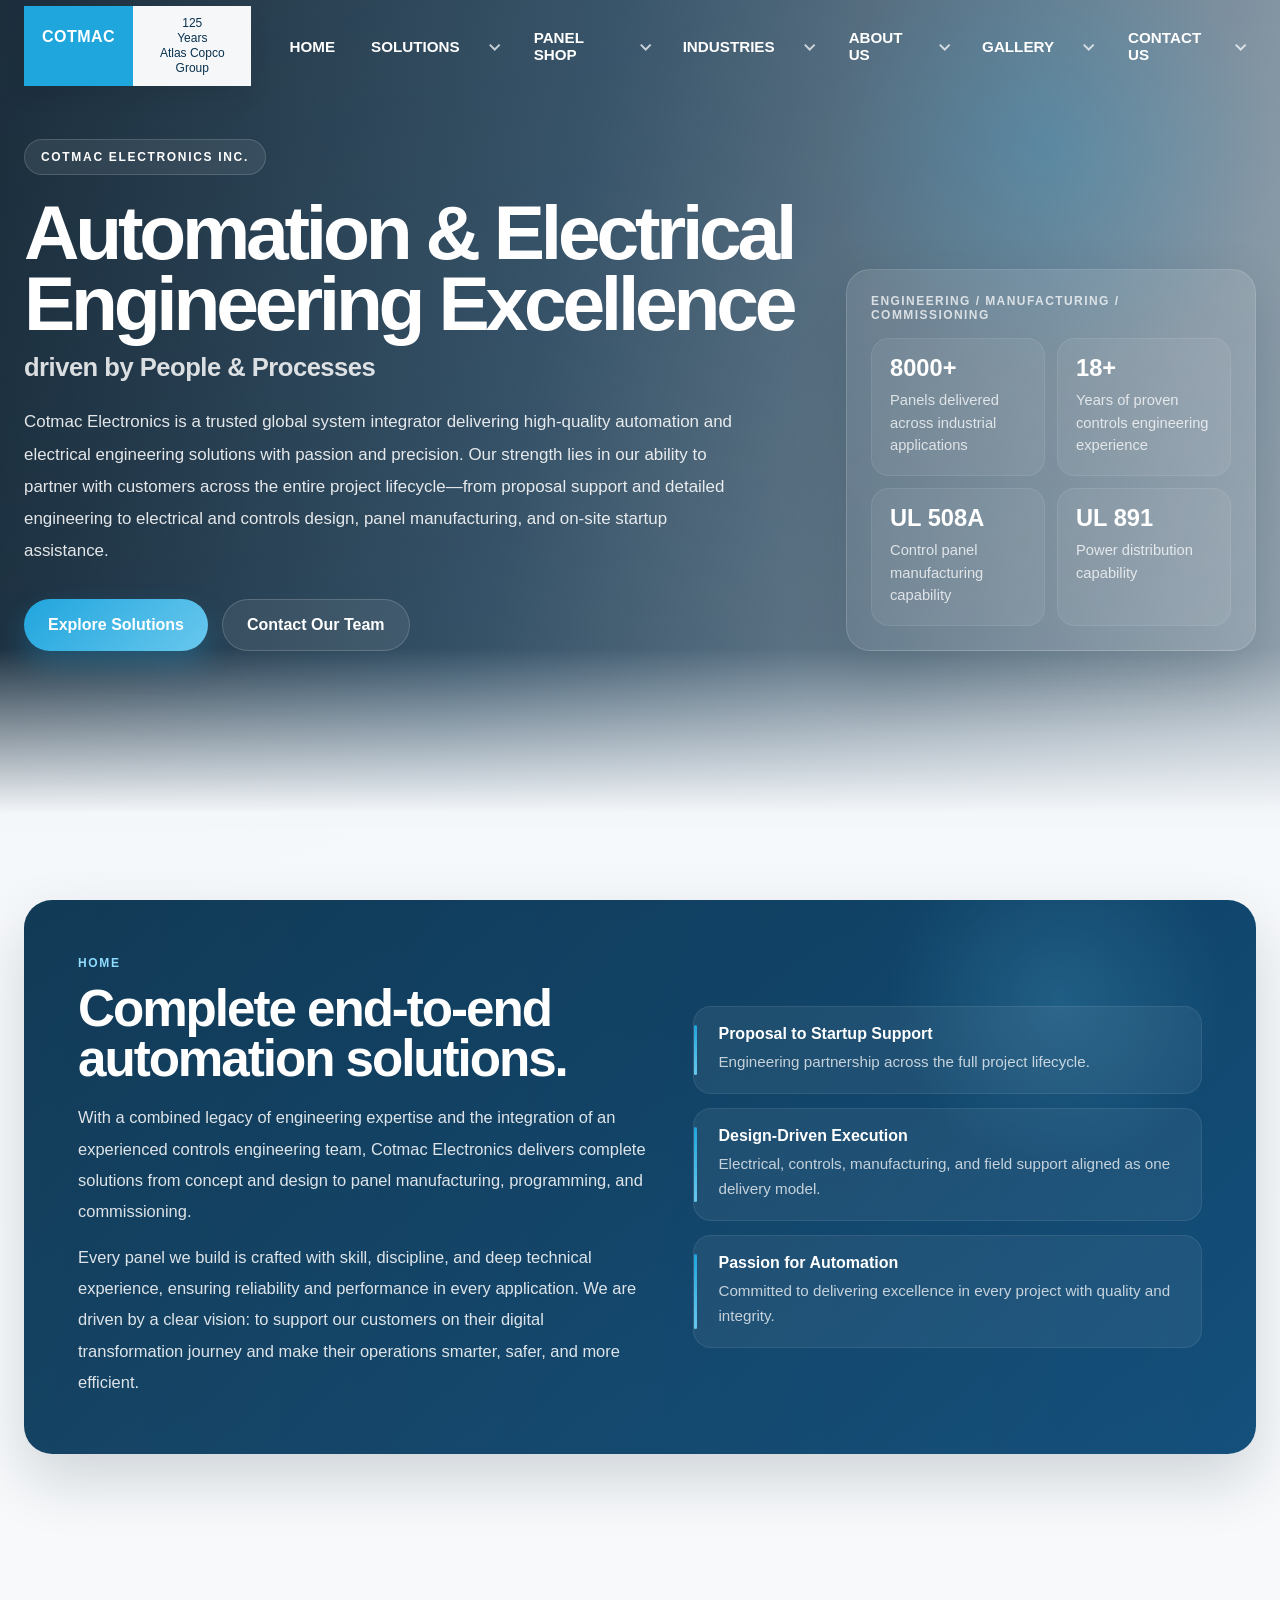
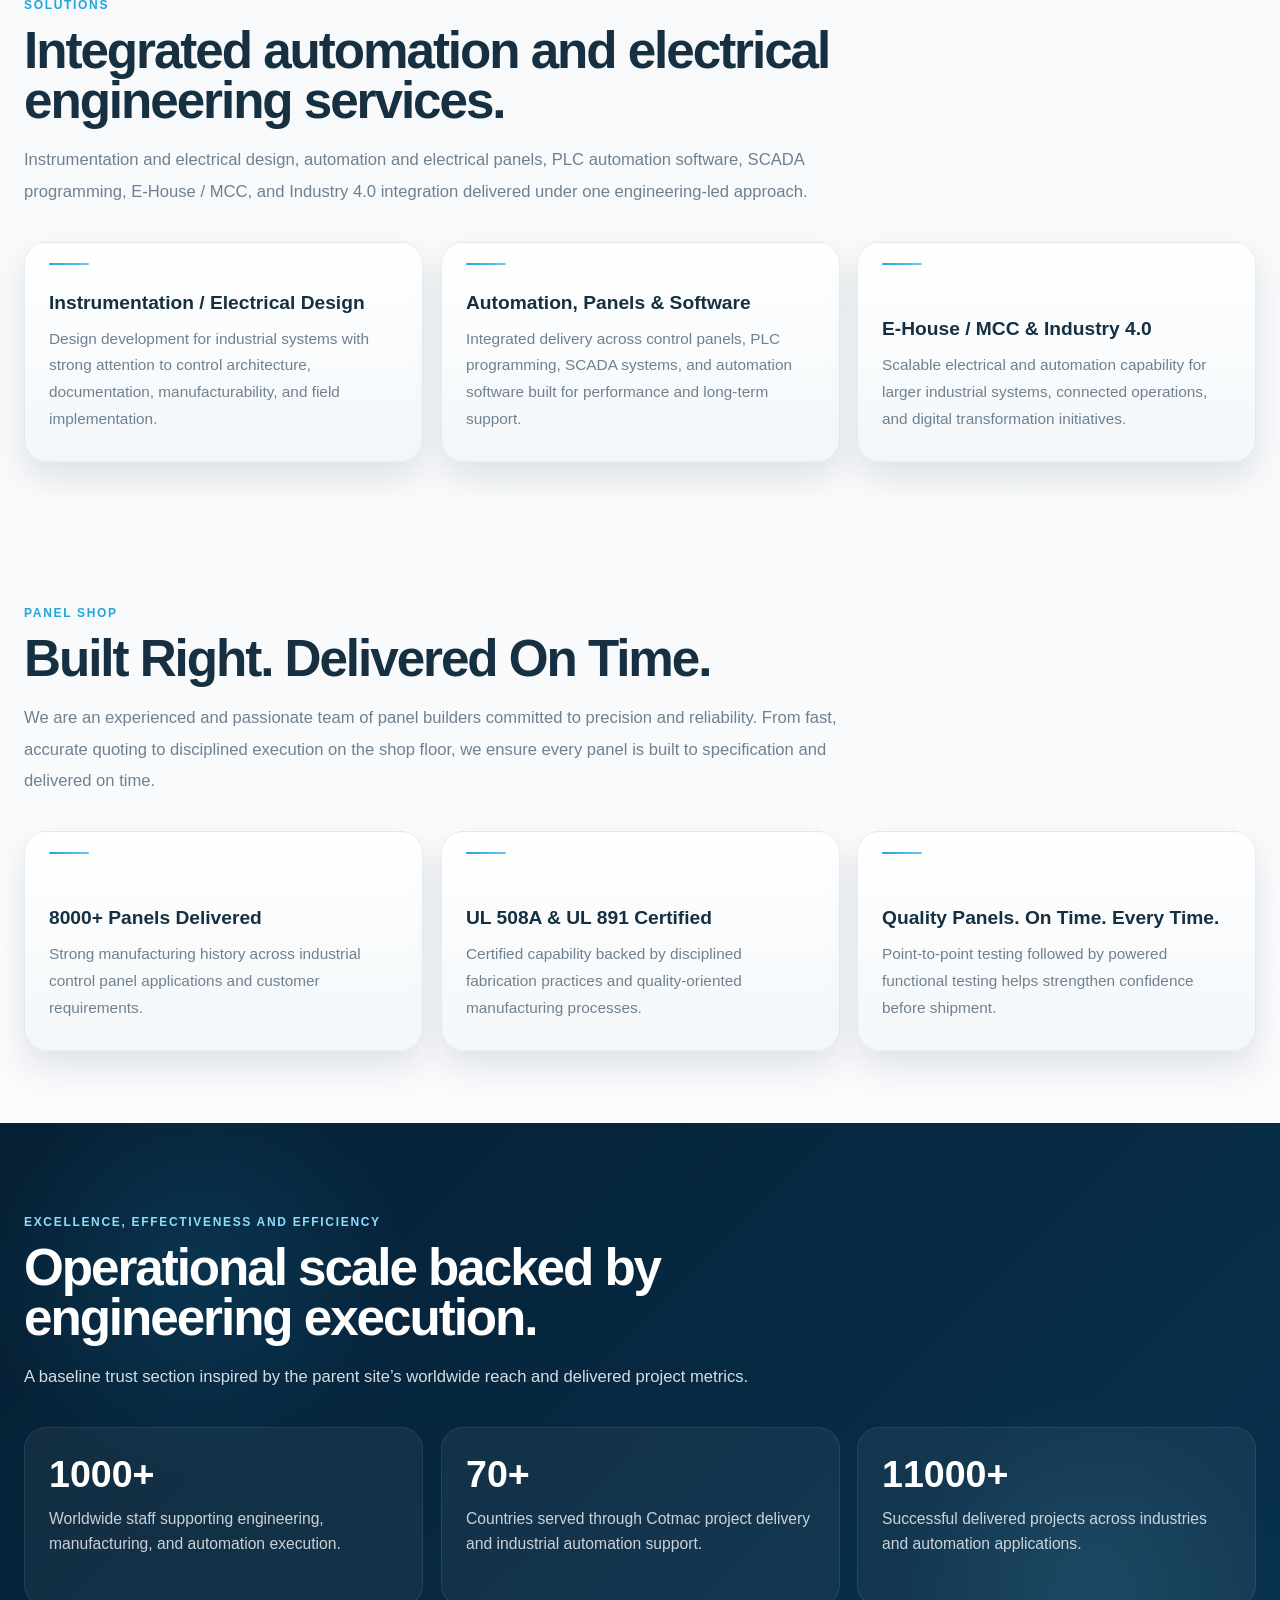
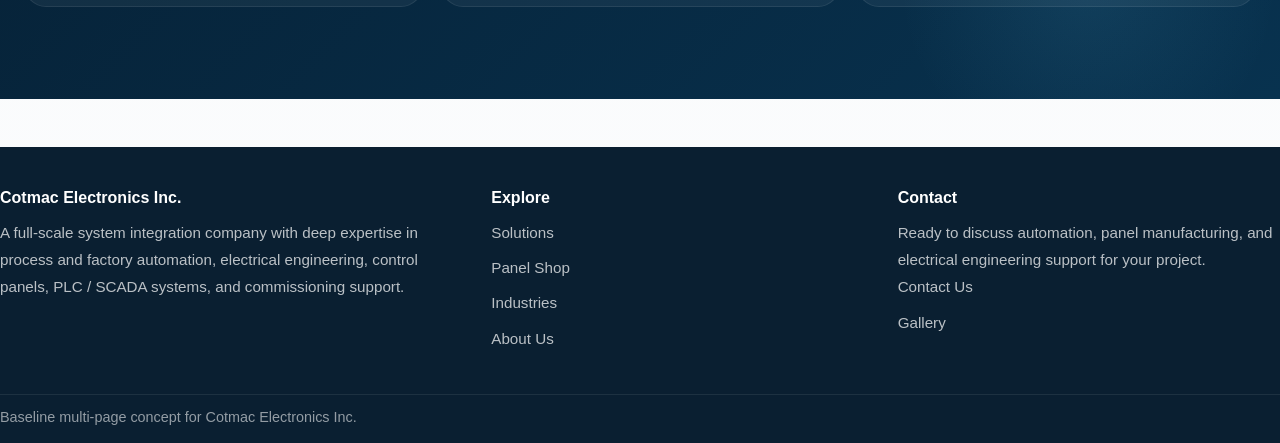
==== index.html @ bd4e8d66 "Initial Cotmac site" ====
<!DOCTYPE html>
<html lang="en">
<head>
  <meta charset="UTF-8" />
  <meta name="viewport" content="width=device-width, initial-scale=1.0" />
  <title>Cotmac Electronics Inc. | Home</title>
  <link rel="stylesheet" href="assets/css/site.css" />
</head>
<body>
  <div class="page-shell">
    <!-- COMPONENT: site-header -->
    <header class="site-header" data-site-header>
      <div class="container header-inner">
        <a class="brand-mark" href="index.html" aria-label="Cotmac Electronics Inc. home">
          <span class="brand-blue">COTMAC</span>
          <span class="brand-white">125<br/>Years<br/>Atlas Copco Group</span>
        </a>

        <button class="nav-toggle" data-nav-toggle aria-label="Toggle navigation"><span></span></button>

        <nav class="site-nav" data-site-nav>
          <ul class="nav-list">
            <li class="nav-item nav-home"><a class="nav-link" href="index.html">Home</a></li>
            <li class="nav-item has-dropdown">
              <a class="nav-link" href="solutions.html">Solutions</a>
              <div class="dropdown">
                <a href="solutions.html#instrumentation">Instrumentation / Electrical Design<span>Engineering design and control architecture</span></a>
                <a href="solutions.html#automation-panels">Automation &amp; Electrical Panels<span>Integrated controls and panel solutions</span></a>
                <a href="solutions.html#plc">PLC Automation Software<span>Reliable control logic and plant automation</span></a>
                <a href="solutions.html#scada">SCADA Programming<span>Monitoring, visualization, and control</span></a>
                <a href="solutions.html#ehouse">E-House / MCC<span>Power and control package solutions</span></a>
                <a href="solutions.html#industry4">Industry 4.0<span>Smarter and connected operations</span></a>
              </div>
            </li>
            <li class="nav-item has-dropdown">
              <a class="nav-link" href="panel-shop.html">Panel Shop</a>
              <div class="dropdown">
                <a href="panel-shop.html#overview">Panel Shop Overview<span>Built right. Delivered on time.</span></a>
                <a href="panel-shop.html#capabilities">UL 508A &amp; UL 891<span>Certified manufacturing capability</span></a>
                <a href="panel-shop.html#testing">Testing &amp; Quality<span>Point-to-point and powered testing</span></a>
                <a href="panel-shop.html#process">Manufacturing Process<span>From quote to shipment</span></a>
              </div>
            </li>
            <li class="nav-item has-dropdown">
              <a class="nav-link" href="industries.html">Industries</a>
              <div class="dropdown">
                <a href="industries.html#water">Water &amp; Waste Water Treatment<span>Process and infrastructure automation</span></a>
                <a href="industries.html#automotive">Automotive<span>Production systems and controls</span></a>
                <a href="industries.html#energy">Energy &amp; Power<span>Electrical and critical operations</span></a>
                <a href="industries.html#food">Food &amp; Beverages<span>Reliable process automation</span></a>
              </div>
            </li>
            <li class="nav-item has-dropdown">
              <a class="nav-link" href="about.html">About Us</a>
              <div class="dropdown">
                <a href="about.html#company">Company Overview<span>Process and factory automation expertise</span></a>
                <a href="about.html#capability">Engineering Capability<span>Design-driven and end-to-end delivery</span></a>
                <a href="about.html#vision">Vision &amp; Commitment<span>Quality, integrity, and customer focus</span></a>
              </div>
            </li>
            <li class="nav-item has-dropdown">
              <a class="nav-link" href="gallery.html">Gallery</a>
              <div class="dropdown">
                <a href="gallery.html#projects">Project Gallery<span>Space for field and shop visuals</span></a>
                <a href="gallery.html#panels">Panel Builds<span>Control panel showcase</span></a>
                <a href="gallery.html#automation">Automation Work<span>Electrical and controls execution</span></a>
              </div>
            </li>
            <li class="nav-item has-dropdown">
              <a class="nav-link" href="contact.html">Contact Us</a>
              <div class="dropdown">
                <a href="contact.html#contact-info">Contact Information<span>Reach our team directly</span></a>
                <a href="contact.html#locations">Office Locations<span>Company presence and support</span></a>
                <a href="contact.html#form">Inquiry Form<span>Start a conversation</span></a>
              </div>
            </li>
          </ul>
        </nav>
      </div>
    </header>
    <!-- /COMPONENT: site-header -->

    <!-- PAGE: home -->
    <!-- SECTION: hero -->
    <section class="hero">
      <div class="container">
        <div class="hero-grid">
          <div class="reveal">
            <div class="eyebrow">Cotmac Electronics Inc.</div>
            <h1 class="hero-title">Automation &amp; Electrical Engineering Excellence<span>driven by People &amp; Processes</span></h1>
            <div class="hero-copy">
              Cotmac Electronics is a trusted global system integrator delivering high-quality automation and electrical engineering solutions with passion and precision. Our strength lies in our ability to partner with customers across the entire project lifecycle—from proposal support and detailed engineering to electrical and controls design, panel manufacturing, and on-site startup assistance.
            </div>
            <div class="btn-row">
              <a class="btn-main" href="solutions.html">Explore Solutions</a>
              <a class="btn-ghost" href="contact.html">Contact Our Team</a>
            </div>
          </div>

          <div class="hero-side reveal">
            <div class="hero-card">
              <div class="hero-card-title">Engineering / Manufacturing / Commissioning</div>
              <div class="hero-stats">
                <div class="hero-stat"><strong>8000+</strong><span>Panels delivered across industrial applications</span></div>
                <div class="hero-stat"><strong>18+</strong><span>Years of proven controls engineering experience</span></div>
                <div class="hero-stat"><strong>UL 508A</strong><span>Control panel manufacturing capability</span></div>
                <div class="hero-stat"><strong>UL 891</strong><span>Power distribution capability</span></div>
              </div>
            </div>
          </div>
        </div>
      </div>
    </section>
    <!-- /SECTION: hero -->

    <!-- SECTION: company-intro -->
    <section class="section-lg">
      <div class="container">
        <div class="intro-band reveal">
          <div class="intro-grid">
            <div>
              <div class="kicker" style="color:#8fdcff;">Home</div>
              <h2 class="title light">Complete end-to-end automation solutions.</h2>
              <div class="intro-copy" style="margin-top:18px;">With a combined legacy of engineering expertise and the integration of an experienced controls engineering team, Cotmac Electronics delivers complete solutions from concept and design to panel manufacturing, programming, and commissioning.</div>
              <div class="intro-copy">Every panel we build is crafted with skill, discipline, and deep technical experience, ensuring reliability and performance in every application. We are driven by a clear vision: to support our customers on their digital transformation journey and make their operations smarter, safer, and more efficient.</div>
            </div>
            <div class="intro-points">
              <div class="intro-point"><strong>Proposal to Startup Support</strong><span>Engineering partnership across the full project lifecycle.</span></div>
              <div class="intro-point"><strong>Design-Driven Execution</strong><span>Electrical, controls, manufacturing, and field support aligned as one delivery model.</span></div>
              <div class="intro-point"><strong>Passion for Automation</strong><span>Committed to delivering excellence in every project with quality and integrity.</span></div>
            </div>
          </div>
        </div>
      </div>
    </section>
    <!-- /SECTION: company-intro -->

    <!-- SECTION: featured-solutions -->
    <section class="section-lg">
      <div class="container">
        <div class="section-header reveal">
          <div class="kicker">Solutions</div>
          <h2 class="title">Integrated automation and electrical engineering services.</h2>
          <p class="lead">Instrumentation and electrical design, automation and electrical panels, PLC automation software, SCADA programming, E-House / MCC, and Industry 4.0 integration delivered under one engineering-led approach.</p>
        </div>
        <div class="feature-grid">
          <article class="feature-card card-white reveal">
            <h3>Instrumentation / Electrical Design</h3>
            <p>Design development for industrial systems with strong attention to control architecture, documentation, manufacturability, and field implementation.</p>
          </article>
          <article class="feature-card card-white reveal">
            <h3>Automation, Panels &amp; Software</h3>
            <p>Integrated delivery across control panels, PLC programming, SCADA systems, and automation software built for performance and long-term support.</p>
          </article>
          <article class="feature-card card-white reveal">
            <h3>E-House / MCC &amp; Industry 4.0</h3>
            <p>Scalable electrical and automation capability for larger industrial systems, connected operations, and digital transformation initiatives.</p>
          </article>
        </div>
      </div>
    </section>
    <!-- /SECTION: featured-solutions -->

    <!-- SECTION: panel-shop-preview -->
    <section class="section-lg">
      <div class="container">
        <div class="section-header reveal">
          <div class="kicker">Panel Shop</div>
          <h2 class="title">Built Right. Delivered On Time.</h2>
          <p class="lead">We are an experienced and passionate team of panel builders committed to precision and reliability. From fast, accurate quoting to disciplined execution on the shop floor, we ensure every panel is built to specification and delivered on time.</p>
        </div>
        <div class="feature-grid">
          <article class="feature-card card-white reveal">
            <h3>8000+ Panels Delivered</h3>
            <p>Strong manufacturing history across industrial control panel applications and customer requirements.</p>
          </article>
          <article class="feature-card card-white reveal">
            <h3>UL 508A &amp; UL 891 Certified</h3>
            <p>Certified capability backed by disciplined fabrication practices and quality-oriented manufacturing processes.</p>
          </article>
          <article class="feature-card card-white reveal">
            <h3>Quality Panels. On Time. Every Time.</h3>
            <p>Point-to-point testing followed by powered functional testing helps strengthen confidence before shipment.</p>
          </article>
        </div>
      </div>
    </section>
    <!-- /SECTION: panel-shop-preview -->

    <!-- SECTION: metrics -->
    <section class="metrics-band section-xl">
      <div class="container">
        <div class="section-header reveal">
          <div class="kicker" style="color:#8fdcff;">Excellence, Effectiveness and Efficiency</div>
          <h2 class="title light">Operational scale backed by engineering execution.</h2>
          <p class="lead light">A baseline trust section inspired by the parent site’s worldwide reach and delivered project metrics.</p>
        </div>
        <div class="metrics-grid">
          <div class="metric-card reveal"><strong>1000+</strong><span>Worldwide staff supporting engineering, manufacturing, and automation execution.</span></div>
          <div class="metric-card reveal"><strong>70+</strong><span>Countries served through Cotmac project delivery and industrial automation support.</span></div>
          <div class="metric-card reveal"><strong>11000+</strong><span>Successful delivered projects across industries and automation applications.</span></div>
        </div>
      </div>
    </section>
    <!-- /SECTION: metrics -->

    <!-- COMPONENT: site-footer -->
    <footer class="site-footer">
      <div class="container footer-inner">
        <div>
          <div class="footer-title">Cotmac Electronics Inc.</div>
          <div class="footer-text">A full-scale system integration company with deep expertise in process and factory automation, electrical engineering, control panels, PLC / SCADA systems, and commissioning support.</div>
        </div>
        <div>
          <div class="footer-title">Explore</div>
          <div class="footer-links">
            <a class="footer-link" href="solutions.html">Solutions</a>
            <a class="footer-link" href="panel-shop.html">Panel Shop</a>
            <a class="footer-link" href="industries.html">Industries</a>
            <a class="footer-link" href="about.html">About Us</a>
          </div>
        </div>
        <div>
          <div class="footer-title">Contact</div>
          <div class="footer-text">Ready to discuss automation, panel manufacturing, and electrical engineering support for your project.</div>
          <div class="footer-links">
            <a class="footer-link" href="contact.html">Contact Us</a>
            <a class="footer-link" href="gallery.html">Gallery</a>
          </div>
        </div>
      </div>
      <div class="container footer-bottom">Baseline multi-page concept for Cotmac Electronics Inc.</div>
    </footer>
    <!-- /COMPONENT: site-footer -->
  </div>
  <script src="assets/js/site.js"></script>
</body>
</html>
---- assets/css/site.css ----
:root {
  --brand-blue: #0a4d81;
  --brand-blue-dark: #08324f;
  --brand-blue-deep: #061f33;
  --brand-accent: #20a5dd;
  --brand-accent-2: #69c8ee;
  --text: #163042;
  --muted: #6f8190;
  --line: rgba(22, 48, 66, 0.1);
  --line-light: rgba(255,255,255,0.12);
  --bg: #f4f7fa;
  --bg-soft: #eef3f7;
  --white: #fff;
  --shadow-lg: 0 26px 60px rgba(8, 28, 44, 0.16);
  --shadow-md: 0 16px 32px rgba(8, 28, 44, 0.1);
  --radius-xl: 28px;
  --radius-lg: 22px;
  --radius-md: 16px;
  --maxw: 1320px;
  --ease: cubic-bezier(.22,.61,.36,1);
  --header-h: 92px;
}

* { box-sizing: border-box; }
html { scroll-behavior: smooth; }
body {
  margin: 0;
  font-family: "Segoe UI", Arial, sans-serif;
  color: var(--text);
  background:
    radial-gradient(circle at top left, rgba(105, 200, 238, 0.12), transparent 24%),
    linear-gradient(180deg, #f4f7fa 0%, #fbfcfd 100%);
}
a { color: inherit; text-decoration: none; }
img { max-width: 100%; display: block; }
button { font: inherit; }
[id] { scroll-margin-top: calc(var(--header-h) + 24px); }

.page-shell { overflow: hidden; }
.container {
  width: 100%;
  max-width: var(--maxw);
  margin: 0 auto;
  padding: 0 24px;
}
.section-xl { padding: 92px 0; }
.section-lg { padding: 72px 0; }
.section-md { padding: 48px 0; }
.kicker {
  margin: 0 0 14px;
  color: var(--brand-accent);
  text-transform: uppercase;
  letter-spacing: .14em;
  font-size: 12px;
  font-weight: 800;
}
.title {
  margin: 0;
  font-size: clamp(2rem, 4vw, 4.2rem);
  line-height: .98;
  letter-spacing: -.04em;
  font-weight: 800;
}
.title.light { color: #fff; }
.lead {
  margin: 18px 0 0;
  max-width: 860px;
  color: var(--muted);
  font-size: 1.04rem;
  line-height: 1.9;
}
.lead.light { color: rgba(255,255,255,.84); }
.btn-row { display: flex; flex-wrap: wrap; gap: 14px; margin-top: 32px; }
.btn-main, .btn-ghost {
  display: inline-flex; align-items: center; justify-content: center;
  min-height: 52px; padding: 0 24px; border-radius: 999px; border: none;
  cursor: pointer; font-weight: 700; transition: transform .32s var(--ease), box-shadow .32s var(--ease), background .32s var(--ease), border-color .32s var(--ease);
}
.btn-main { background: linear-gradient(135deg, var(--brand-accent), var(--brand-accent-2)); color: #fff; box-shadow: 0 14px 28px rgba(31,163,220,.26); }
.btn-main:hover { transform: translateY(-2px); box-shadow: 0 20px 34px rgba(31,163,220,.3); }
.btn-ghost { background: rgba(255,255,255,.08); color: #fff; border: 1px solid rgba(255,255,255,.16); backdrop-filter: blur(10px); }
.btn-ghost:hover { transform: translateY(-2px); background: rgba(255,255,255,.14); }
.card-white {
  background: linear-gradient(180deg, #fff, #f3f7fa);
  border: 1px solid rgba(23,48,66,.08);
  box-shadow: var(--shadow-md);
  border-radius: var(--radius-lg);
}
.reveal {
  opacity: 0; transform: translateY(22px);
  transition: opacity .8s var(--ease), transform .8s var(--ease);
  will-change: opacity, transform;
}
.reveal.is-visible { opacity: 1; transform: translateY(0); }

/* ===== HEADER ===== */
.site-header {
  position: fixed; top: 0; left: 0; right: 0; z-index: 1000;
  transition: background .28s var(--ease), box-shadow .28s var(--ease), backdrop-filter .28s var(--ease);
}
.site-header.is-scrolled {
  background: rgba(7, 29, 46, .86);
  backdrop-filter: blur(14px);
  box-shadow: 0 12px 28px rgba(6, 22, 37, .18);
}
.header-inner {
  height: var(--header-h);
  display: flex; align-items: center; justify-content: space-between; gap: 24px;
}
.brand-mark {
  display: inline-flex; align-items: stretch; min-width: 164px; border-radius: 0; overflow: hidden;
  box-shadow: 0 10px 20px rgba(0,0,0,.08);
}
.brand-blue { background: #1ea6dd; color: #fff; padding: 22px 18px; font-weight: 800; letter-spacing: .03em; }
.brand-white {
  background: rgba(255,255,255,.96); color: var(--brand-blue-dark); padding: 10px 16px; font-size: 12px; line-height: 1.25;
  display: flex; align-items: center; justify-content: center; text-align: center; min-width: 74px;
}
.site-nav { margin-left: auto; }
.nav-list {
  list-style: none; display: flex; gap: 8px; align-items: center; margin: 0; padding: 0;
}
.nav-item { position: relative; }
.nav-item.has-dropdown { display: flex; align-items: center; gap: 2px; }
.nav-link {
  display: inline-flex; align-items: center; gap: 8px; min-height: 42px; padding: 0 14px;
  color: #fff; font-weight: 700; font-size: .95rem; text-transform: uppercase;
  transition: color .26s var(--ease), transform .26s var(--ease);
}
.nav-item:hover > .nav-link,
.nav-item:focus-within > .nav-link,
.nav-item.open > .nav-link { color: #bfeafd; }
.nav-item.has-dropdown > .nav-link::after { display: none !important; }
.nav-subtoggle {
  display: inline-flex; align-items: center; justify-content: center;
  width: 36px; height: 36px; border: none; border-radius: 999px;
  background: transparent; color: #fff; cursor: pointer;
  transition: background .24s ease, transform .24s ease;
}
.nav-subtoggle:hover,
.nav-subtoggle:focus-visible { background: rgba(255,255,255,.1); outline: none; }
.nav-subtoggle span {
  width: 8px; height: 8px; border-right: 2px solid rgba(255,255,255,.72); border-bottom: 2px solid rgba(255,255,255,.72);
  transform: rotate(45deg) translateY(-1px); transition: transform .24s ease;
}
.nav-item:hover .nav-subtoggle span,
.nav-item:focus-within .nav-subtoggle span,
.nav-item.open .nav-subtoggle span { transform: rotate(225deg) translateY(-1px); }
.dropdown {
  position: absolute; top: calc(100% + 14px); left: 0; min-width: 300px; padding: 14px;
  background: rgba(255,255,255,.97); border: 1px solid rgba(23,48,66,.08); border-radius: 18px; box-shadow: var(--shadow-lg);
  opacity: 0; pointer-events: none; transform: translateY(8px); transition: opacity .28s var(--ease), transform .28s var(--ease);
}
.nav-item:hover .dropdown, .nav-item:focus-within .dropdown, .nav-item.open .dropdown { opacity: 1; pointer-events: auto; transform: translateY(0); }
.dropdown a {
  display: block; padding: 12px 14px; border-radius: 12px; color: var(--text); font-weight: 700; line-height: 1.4; transition: background .22s ease, transform .22s ease;
}
.dropdown a span { display: block; color: var(--muted); font-weight: 500; font-size: .88rem; margin-top: 3px; }
.dropdown a:hover { background: #eff6fb; transform: translateX(2px); }
.nav-home .nav-link::after { display: none !important; }
.nav-toggle { display: none; }

/* ===== HERO ===== */
.hero {
  position: relative; min-height: 92vh; display: flex; align-items: center;
  background: linear-gradient(104deg, rgba(6,25,40,.94) 0%, rgba(8,42,68,.82) 42%, rgba(8,42,68,.40) 100%),
    url("https://cdn.hubblecontent.osi.office.net/m365content/publish/7bcfe23d-92c0-4e6f-b28f-c6c9be29b10b/thumbnails/xxlarge.jpg") center/cover no-repeat;
}
.hero::before {
  content: ""; position: absolute; inset: 0;
  background: radial-gradient(circle at 82% 18%, rgba(31,163,220,.22), transparent 18%), linear-gradient(to bottom, rgba(255,255,255,.04), rgba(255,255,255,0));
  animation: driftGlow 16s ease-in-out infinite alternate;
}
.hero::after {
  content: ""; position: absolute; left: 0; right: 0; bottom: 0; height: 180px;
  background: linear-gradient(to bottom, rgba(244,247,250,0), #f4f7fa 92%);
}
.hero-grid {
  position: relative; z-index: 2; display: grid; grid-template-columns: minmax(0, 780px) 1fr; gap: 40px; align-items: end;
  width: 100%; padding: calc(var(--header-h) + 18px) 0 148px;
}
.eyebrow {
  display: inline-flex; align-items: center; padding: 10px 16px; border-radius: 999px; background: rgba(255,255,255,.08);
  border: 1px solid rgba(255,255,255,.15); color: #fff; text-transform: uppercase; letter-spacing: .14em; font-size: 12px; font-weight: 800; margin-bottom: 22px;
}
.hero-title {
  margin: 0; color: #fff; font-size: clamp(3rem, 6vw, 5.8rem); line-height: .92; letter-spacing: -.055em; font-weight: 800; max-width: 880px;
}
.hero-title span {
  display: block; margin-top: 14px; color: rgba(255,255,255,.84); font-size: clamp(1.25rem, 2vw, 1.95rem); line-height: 1.18; letter-spacing: -.02em; font-weight: 600;
}
.hero-copy { margin-top: 24px; max-width: 720px; color: rgba(255,255,255,.88); font-size: 1.06rem; line-height: 1.9; }
.hero-side { justify-self: end; width: 100%; max-width: 410px; }
.hero-card {
  padding: 24px; border-radius: 24px; background: linear-gradient(180deg, rgba(255,255,255,.10), rgba(255,255,255,.05));
  border: 1px solid rgba(255,255,255,.14); backdrop-filter: blur(12px); box-shadow: var(--shadow-lg);
  animation: floatCard 8s ease-in-out infinite;
}
.hero-card-title { margin: 0 0 16px; color: rgba(255,255,255,.74); text-transform: uppercase; letter-spacing: .12em; font-size: 12px; font-weight: 800; }
.hero-stats { display: grid; grid-template-columns: 1fr 1fr; gap: 12px; }
.hero-stat { padding: 18px; border-radius: 18px; background: rgba(255,255,255,.06); border: 1px solid rgba(255,255,255,.08); }
.hero-stat strong { display: block; color: #fff; font-size: 1.48rem; line-height: 1; margin-bottom: 8px; font-weight: 800; }
.hero-stat span { display: block; color: rgba(255,255,255,.76); font-size: .92rem; line-height: 1.55; }

/* ===== CONTENT BLOCKS ===== */
.intro-band {
  position: relative; background: linear-gradient(135deg, var(--brand-blue-dark), #14507c); border-radius: var(--radius-xl); overflow: hidden; box-shadow: var(--shadow-lg);
}
.intro-band::before {
  content: ""; position: absolute; inset: 0;
  background: radial-gradient(circle at 84% 18%, rgba(103,199,238,.18), transparent 15%), linear-gradient(90deg, rgba(255,255,255,.04), rgba(255,255,255,0));
  animation: driftGlow 18s ease-in-out infinite alternate;
}
.intro-grid {
  position: relative; z-index: 1; display: grid; grid-template-columns: 1.06fr .94fr; gap: 42px; align-items: center; padding: 56px 54px;
}
.intro-copy { color: rgba(255,255,255,.86); line-height: 1.9; font-size: 1.03rem; }
.intro-copy + .intro-copy { margin-top: 14px; }
.intro-points { display: grid; gap: 14px; }
.intro-point {
  position: relative; padding: 18px 20px 18px 24px; border-radius: 18px; background: rgba(255,255,255,.06); border: 1px solid rgba(255,255,255,.08);
}
.intro-point::before {
  content: ""; position: absolute; left: 0; top: 18px; bottom: 18px; width: 3px; background: linear-gradient(180deg, var(--brand-accent), var(--brand-accent-2)); border-radius: 999px;
}
.intro-point strong { display: block; color: #fff; margin-bottom: 6px; font-size: 1rem; }
.intro-point span { color: rgba(255,255,255,.74); font-size: .95rem; line-height: 1.68; }
.section-header { max-width: 900px; margin-bottom: 34px; }
.feature-grid { display: grid; grid-template-columns: repeat(3, 1fr); gap: 18px; }
.feature-card {
  position: relative; padding: 28px 24px; min-height: 220px; display: flex; flex-direction: column; justify-content: flex-end;
  transition: transform .32s var(--ease), box-shadow .32s var(--ease), background .32s var(--ease);
}
.feature-card::before {
  content: ""; position: absolute; left: 24px; top: 20px; width: 40px; height: 2px; background: linear-gradient(90deg, var(--brand-accent), var(--brand-accent-2)); border-radius: 999px;
}
.feature-card h3 { margin: 0 0 10px; font-size: 1.2rem; line-height: 1.3; }
.feature-card p { margin: 0; color: var(--muted); line-height: 1.75; font-size: .96rem; }
.feature-card:hover,
.timeline-card:hover,
.gallery-card:hover,
.info-panel:hover { transform: translateY(-4px); box-shadow: 0 22px 40px rgba(8, 28, 44, .12); }
.metrics-band {
  position: relative; background: linear-gradient(135deg, var(--brand-blue-deep), var(--brand-blue-dark)); overflow: hidden;
}
.metrics-band::before {
  content: ""; position: absolute; inset: 0;
  background: radial-gradient(circle at 15% 25%, rgba(31,163,220,.14), transparent 18%), radial-gradient(circle at 85% 80%, rgba(103,199,238,.10), transparent 16%);
  animation: driftGlow 20s ease-in-out infinite alternate;
}
.metrics-grid { position: relative; z-index: 1; display: grid; grid-template-columns: repeat(3, 1fr); gap: 18px; }
.metric-card { padding: 28px 24px; border-radius: 22px; background: rgba(255,255,255,.05); border: 1px solid rgba(255,255,255,.08); min-height: 180px; }
.metric-card strong { display: block; color: #fff; font-size: 2.35rem; line-height: 1; margin-bottom: 12px; font-weight: 800; }
.metric-card span { display: block; color: rgba(255,255,255,.78); line-height: 1.65; font-size: .98rem; }
.page-hero {
  position: relative; padding: calc(var(--header-h) + 42px) 0 92px; background: linear-gradient(135deg, var(--brand-blue-deep), var(--brand-blue-dark)); overflow: hidden;
}
.page-hero::before {
  content: ""; position: absolute; inset: 0; background: radial-gradient(circle at 82% 20%, rgba(103,199,238,.15), transparent 16%);
  animation: driftGlow 18s ease-in-out infinite alternate;
}
.page-hero .container { position: relative; z-index: 1; }
.page-hero-copy { color: rgba(255,255,255,.86); font-size: 1.04rem; line-height: 1.88; max-width: 860px; margin-top: 18px; }
.content-grid { display: grid; gap: 18px; }
.split-grid { display: grid; grid-template-columns: 1.08fr .92fr; gap: 28px; align-items: start; }
.info-panel { padding: 26px 24px; }
.info-panel,
.timeline-card,
.gallery-card { transition: transform .32s var(--ease), box-shadow .32s var(--ease), background .32s var(--ease); }
.info-panel h3 { margin: 0 0 10px; font-size: 1.18rem; }
.info-panel p, .info-panel li { color: var(--muted); line-height: 1.78; }
.info-panel ul { margin: 0; padding-left: 18px; }
.timeline-grid { display: grid; grid-template-columns: repeat(4,1fr); gap: 16px; }
.timeline-card { padding: 24px 22px; }
.timeline-card strong { display: block; margin-bottom: 8px; }
.gallery-grid { display: grid; grid-template-columns: repeat(3,1fr); gap: 16px; }
.gallery-card { min-height: 220px; padding: 24px; background: linear-gradient(135deg, #0e385a, #15537f); color: #fff; border-radius: 22px; box-shadow: var(--shadow-md); display: flex; align-items: end; }
.contact-grid { display: grid; grid-template-columns: .9fr 1.1fr; gap: 20px; }
.form-grid { display: grid; grid-template-columns: 1fr 1fr; gap: 14px; }
.form-grid .full { grid-column: 1 / -1; }
.input {
  width: 100%; min-height: 52px; padding: 14px 16px; border-radius: 14px; border: 1px solid rgba(23,48,66,.12); background: #fff;
}
textarea.input { min-height: 160px; resize: vertical; }

/* ===== FOOTER ===== */
.site-footer {
  background: #0a1f31; color: rgba(255,255,255,.82); margin-top: 48px;
}
.footer-inner {
  display: grid; grid-template-columns: 1.1fr .9fr .9fr; gap: 24px; padding: 42px 0;
}
.footer-title { color: #fff; font-weight: 800; margin-bottom: 12px; }
.footer-text, .footer-link { color: rgba(255,255,255,.72); line-height: 1.8; font-size: .95rem; }
.footer-links { display: grid; gap: 8px; }
.footer-bottom { border-top: 1px solid rgba(255,255,255,.08); padding: 14px 0 18px; color: rgba(255,255,255,.56); font-size: .9rem; }

@keyframes driftGlow {
  0% { transform: translate3d(0, 0, 0) scale(1); }
  100% { transform: translate3d(-2%, 2%, 0) scale(1.04); }
}

@keyframes floatCard {
  0%, 100% { transform: translateY(0); }
  50% { transform: translateY(-8px); }
}

/* ===== RESPONSIVE ===== */
@media (max-width: 1240px) {
  .hero-grid, .intro-grid, .split-grid, .contact-grid { grid-template-columns: 1fr; }
  .hero-side { justify-self: start; max-width: 100%; }
  .feature-grid { grid-template-columns: repeat(2,1fr); }
  .timeline-grid { grid-template-columns: repeat(2,1fr); }
  .gallery-grid { grid-template-columns: repeat(2,1fr); }
  .footer-inner { grid-template-columns: 1fr 1fr; }
}
@media (max-width: 1024px) {
  .nav-toggle {
    display: inline-flex; align-items: center; justify-content: center; width: 46px; height: 46px; border-radius: 12px; border: 1px solid rgba(255,255,255,.12);
    background: rgba(255,255,255,.08); color: #fff;
  }
  .nav-toggle span, .nav-toggle span::before, .nav-toggle span::after {
    content: ""; display: block; width: 20px; height: 2px; background: #fff; position: relative;
  }
  .nav-toggle span::before { position: absolute; top: -6px; }
  .nav-toggle span::after { position: absolute; top: 6px; }
  .site-nav {
    position: absolute; top: calc(100% + 10px); right: 24px; left: 24px; background: rgba(7, 29, 46, .96); backdrop-filter: blur(14px);
    border: 1px solid rgba(255,255,255,.08); border-radius: 20px; box-shadow: var(--shadow-lg); padding: 14px; display: none;
  }
  .site-nav.is-open { display: block; }
  .nav-list { flex-direction: column; align-items: stretch; gap: 2px; }
  .nav-item.has-dropdown { display: grid; grid-template-columns: 1fr auto; align-items: center; }
  .nav-link { justify-content: flex-start; min-height: 48px; min-width: 0; }
  .nav-subtoggle {
    width: 48px; height: 48px; border-radius: 12px;
    background: rgba(255,255,255,.04);
  }
  .dropdown {
    position: static; min-width: 0; grid-column: 1 / -1; padding: 0 0 8px; background: transparent; border: none; box-shadow: none; opacity: 1; pointer-events: auto; transform: none; display: none;
  }
  .nav-item.open .dropdown { display: block; }
  .dropdown a { color: rgba(255,255,255,.9); padding: 10px 14px 10px 26px; }
  .dropdown a span { color: rgba(255,255,255,.62); }
}
@media (max-width: 860px) {
  .container { padding: 0 18px; }
  .hero { min-height: auto; }
  .hero-grid { padding: calc(var(--header-h) + 6px) 0 138px; }
  .hero-title { font-size: 3rem; line-height: .96; }
  .hero-stats, .metrics-grid, .timeline-grid, .gallery-grid, .feature-grid, .form-grid, .footer-inner { grid-template-columns: 1fr; }
  .intro-grid { padding: 36px 26px; }
}
@media (max-width: 560px) {
  .btn-row { flex-direction: column; align-items: stretch; }
  .btn-main, .btn-ghost { width: 100%; }
}

@media (prefers-reduced-motion: reduce) {
  html { scroll-behavior: auto; }
  *, *::before, *::after {
    animation-duration: .01ms !important;
    animation-iteration-count: 1 !important;
    transition-duration: .01ms !important;
  }
}
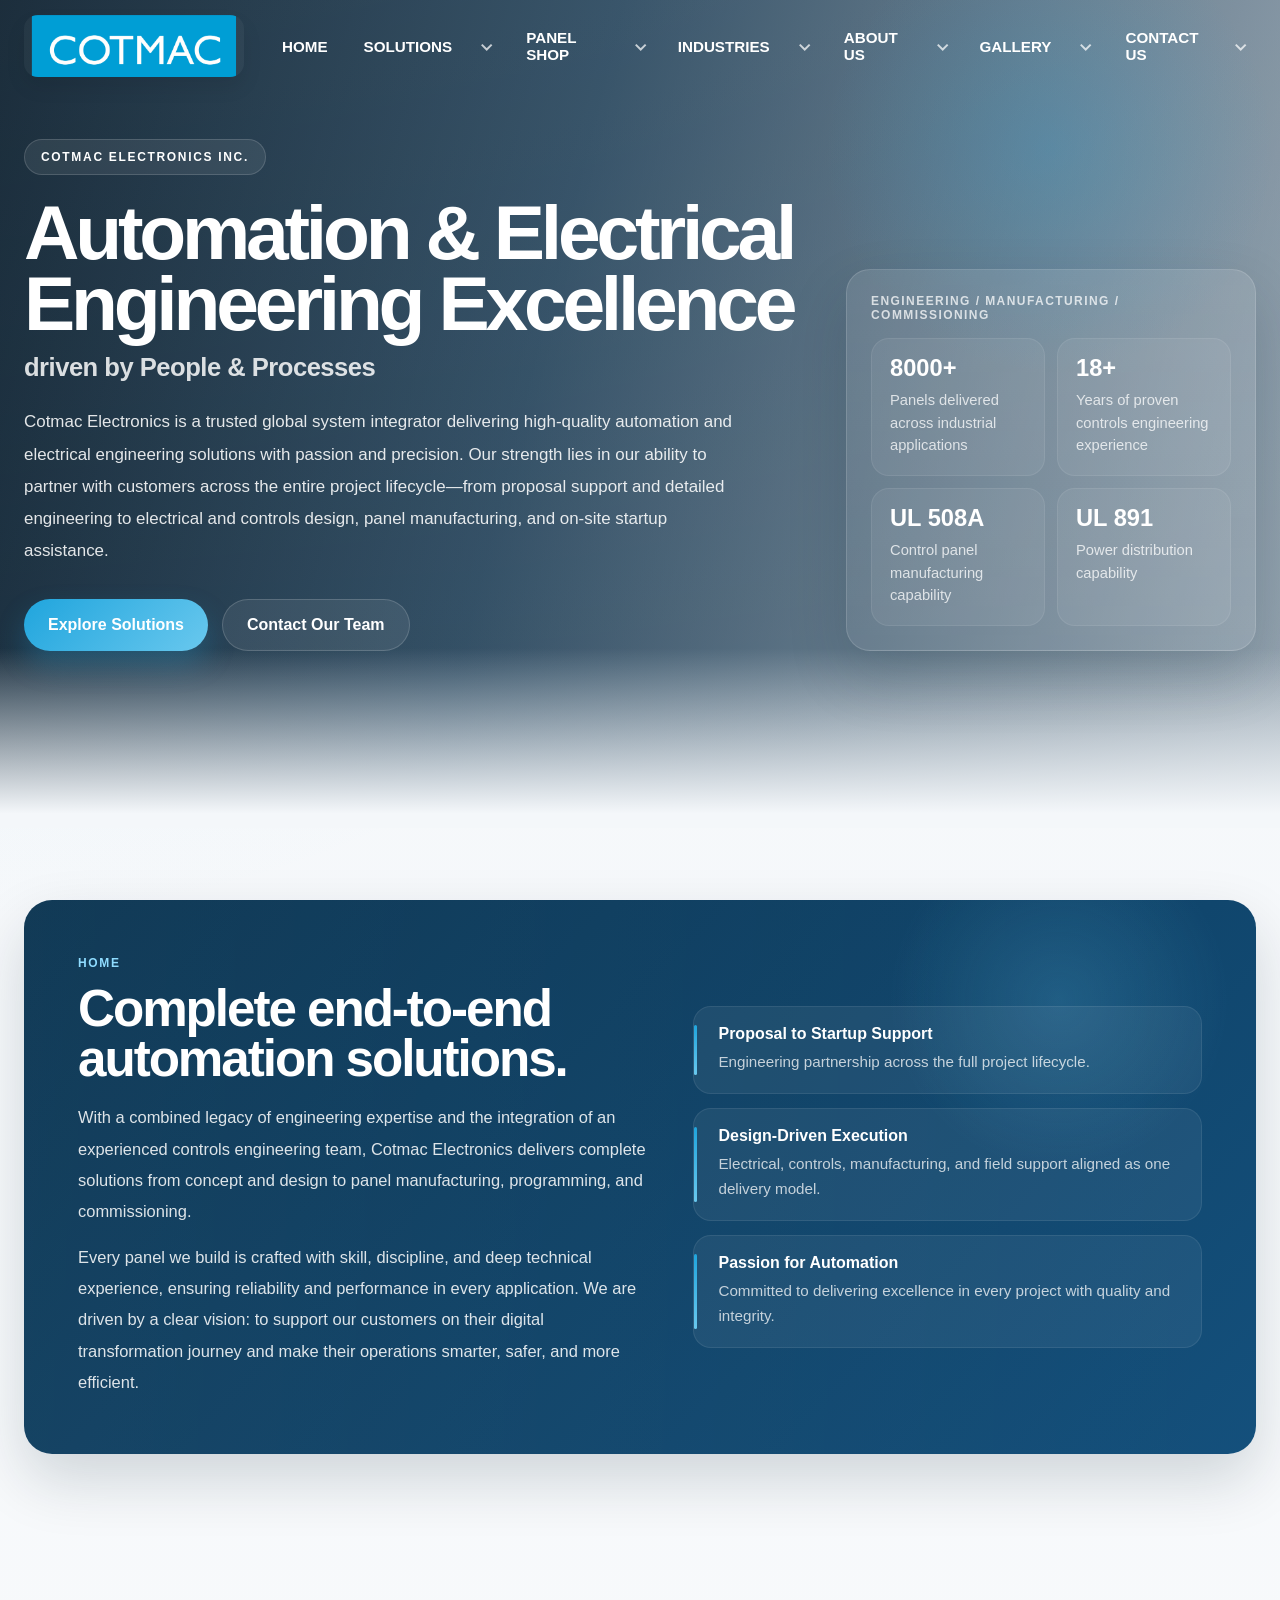
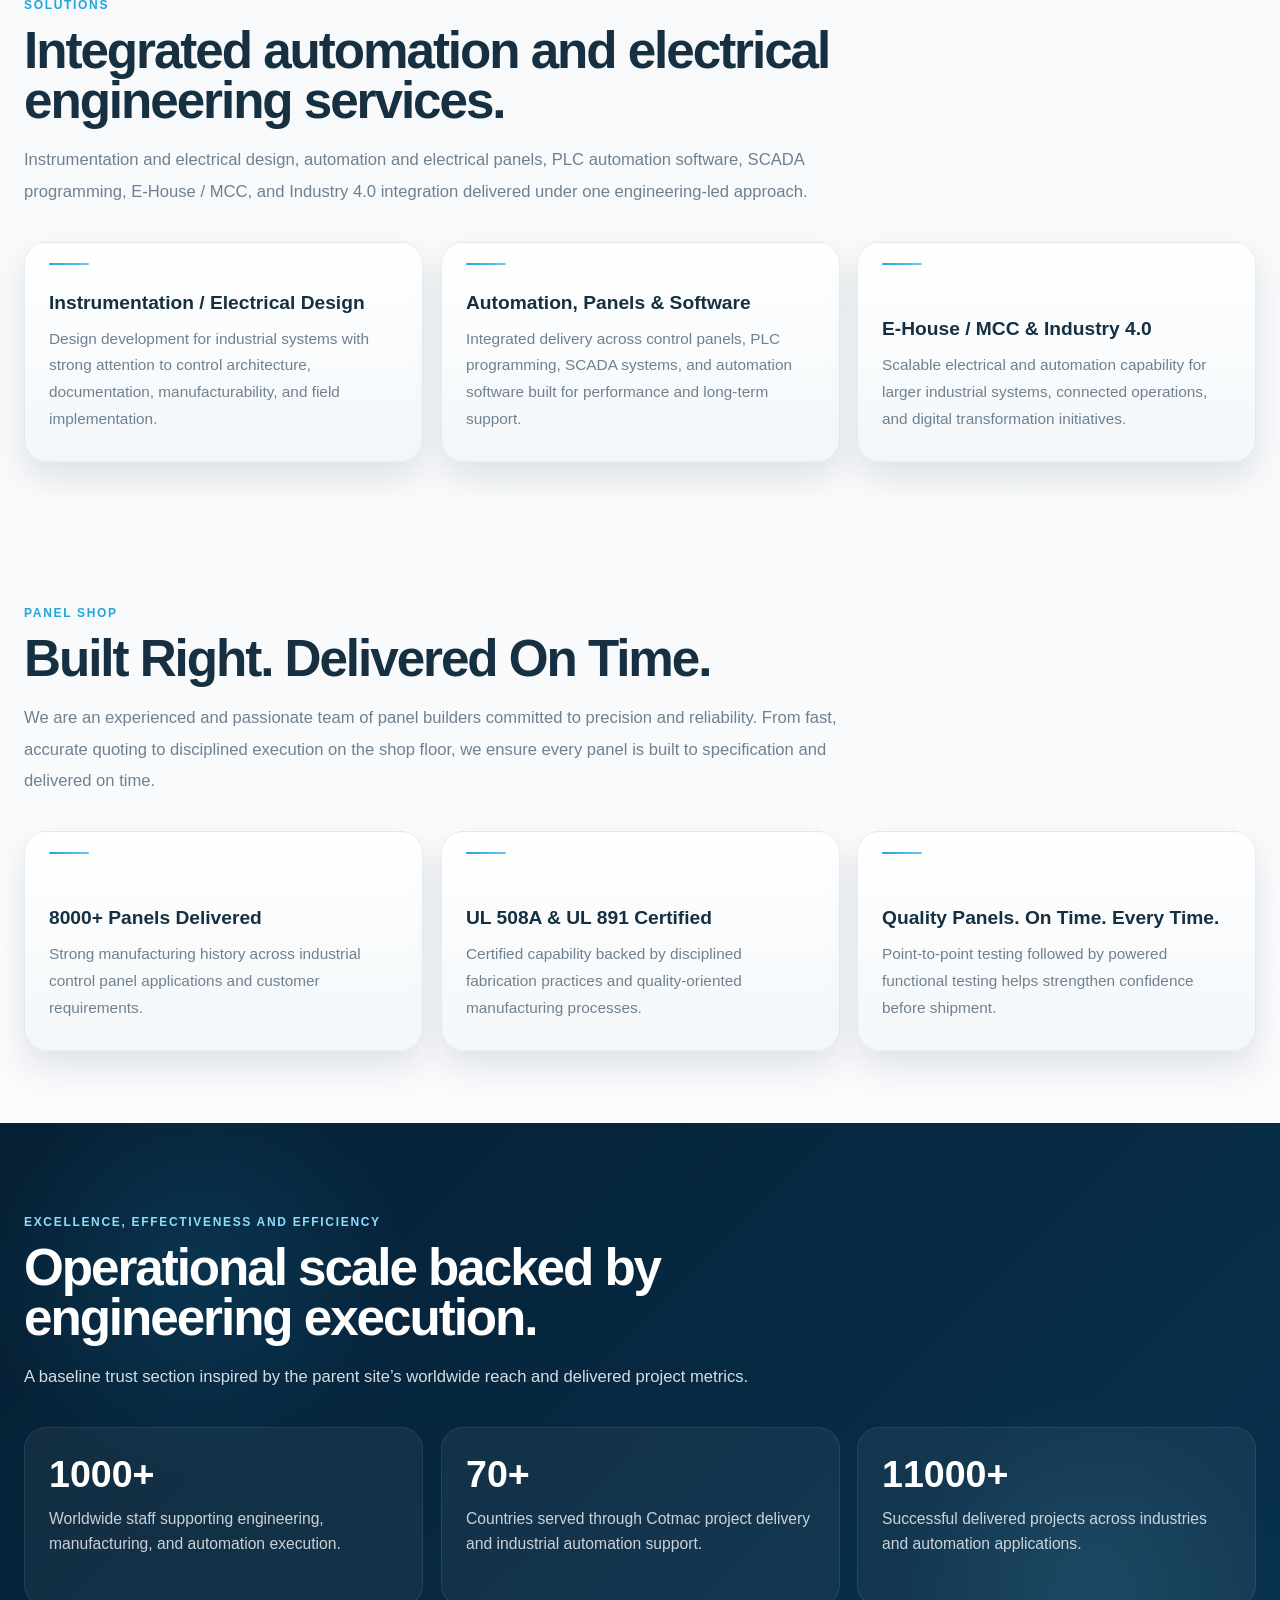
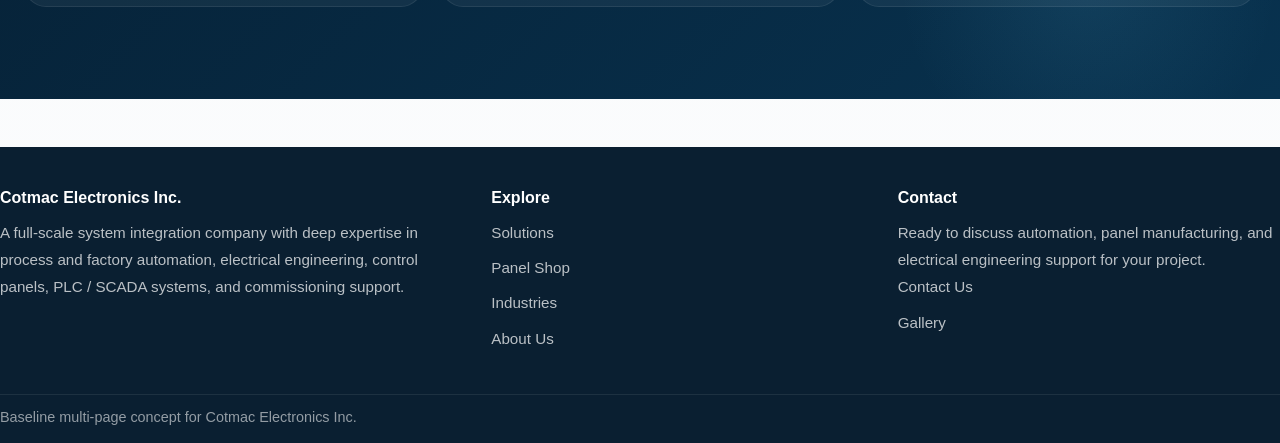
==== commit f572e89a: "Update branding and mobile navigation" ====
--- a/index.html
+++ b/index.html
@@ -11,10 +11,7 @@
     <!-- COMPONENT: site-header -->
     <header class="site-header" data-site-header>
       <div class="container header-inner">
-        <a class="brand-mark" href="index.html" aria-label="Cotmac Electronics Inc. home">
-          <span class="brand-blue">COTMAC</span>
-          <span class="brand-white">125<br/>Years<br/>Atlas Copco Group</span>
-        </a>
+        <a class="brand-mark" href="index.html" aria-label="Cotmac Electronics Inc. home"><img class="brand-logo" src="assets/images/cotmac-logo.png" alt="Cotmac logo" /></a>
 
         <button class="nav-toggle" data-nav-toggle aria-label="Toggle navigation"><span></span></button>
 
@@ -236,3 +233,4 @@
   <script src="assets/js/site.js"></script>
 </body>
 </html>
+
--- a/assets/css/site.css
+++ b/assets/css/site.css
@@ -108,13 +108,16 @@
   display: flex; align-items: center; justify-content: space-between; gap: 24px;
 }
 .brand-mark {
-  display: inline-flex; align-items: stretch; min-width: 164px; border-radius: 0; overflow: hidden;
+  display: inline-flex; align-items: center; justify-content: center; min-width: 220px; min-height: 62px;
+  border-radius: 14px; overflow: hidden; padding: 0; background: rgba(255,255,255,.04);
   box-shadow: 0 10px 20px rgba(0,0,0,.08);
 }
-.brand-blue { background: #1ea6dd; color: #fff; padding: 22px 18px; font-weight: 800; letter-spacing: .03em; }
-.brand-white {
-  background: rgba(255,255,255,.96); color: var(--brand-blue-dark); padding: 10px 16px; font-size: 12px; line-height: 1.25;
-  display: flex; align-items: center; justify-content: center; text-align: center; min-width: 74px;
+.brand-logo {
+  display: block;
+  width: clamp(180px, 18vw, 240px);
+  height: 62px;
+  object-fit: cover;
+  object-position: center top;
 }
 .site-nav { margin-left: auto; }
 .nav-list {
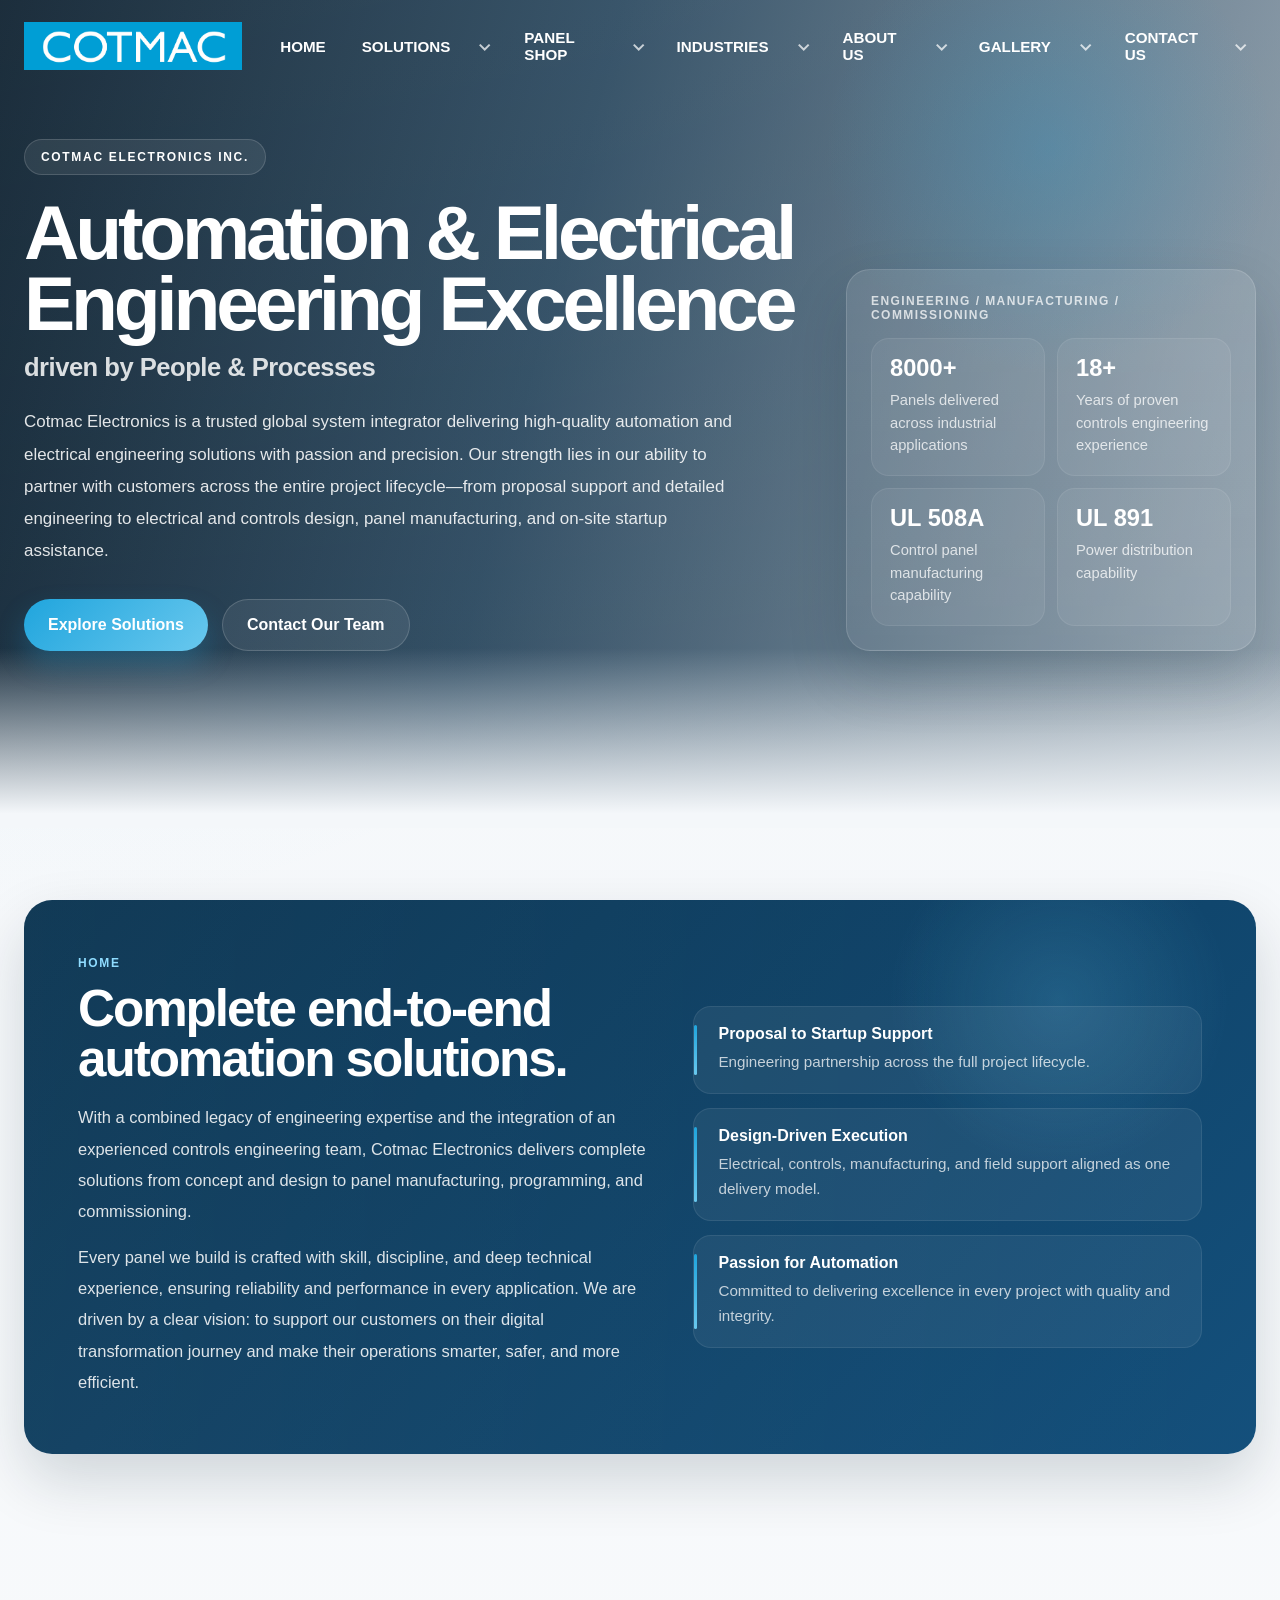
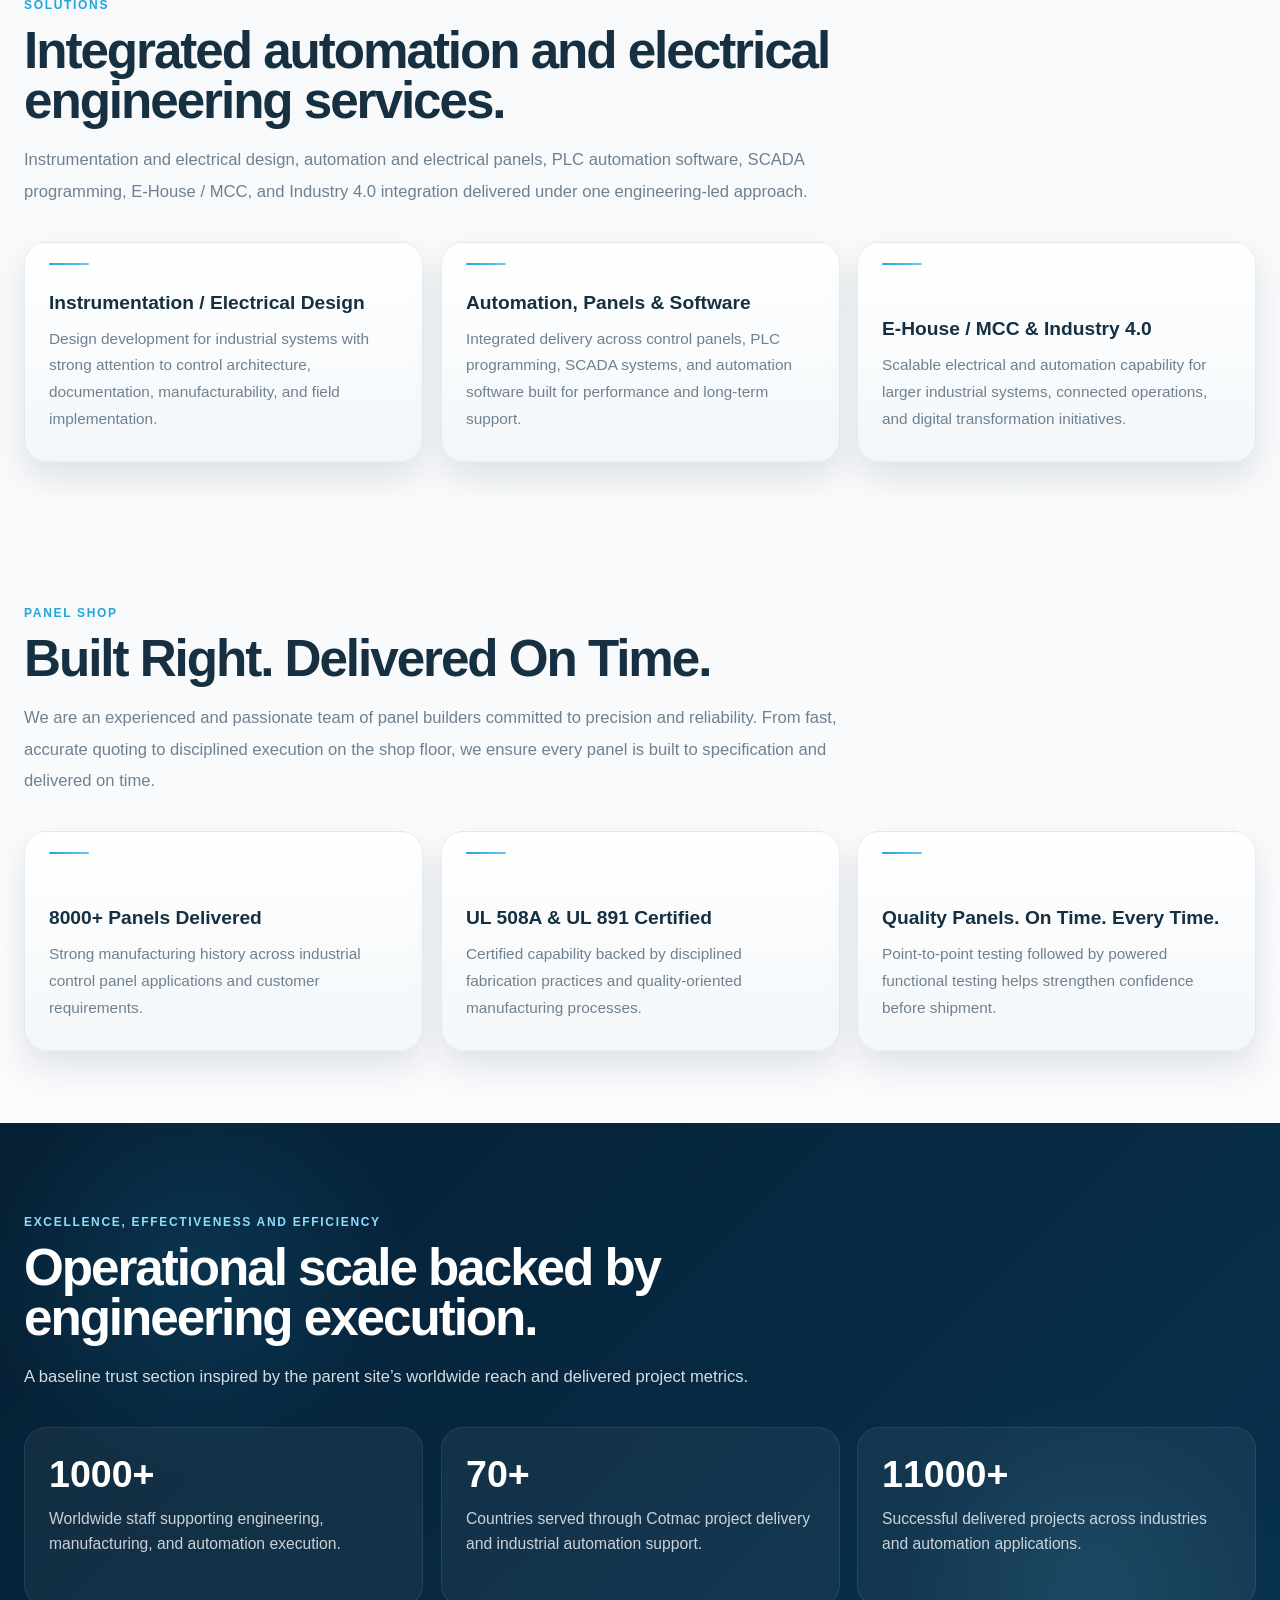
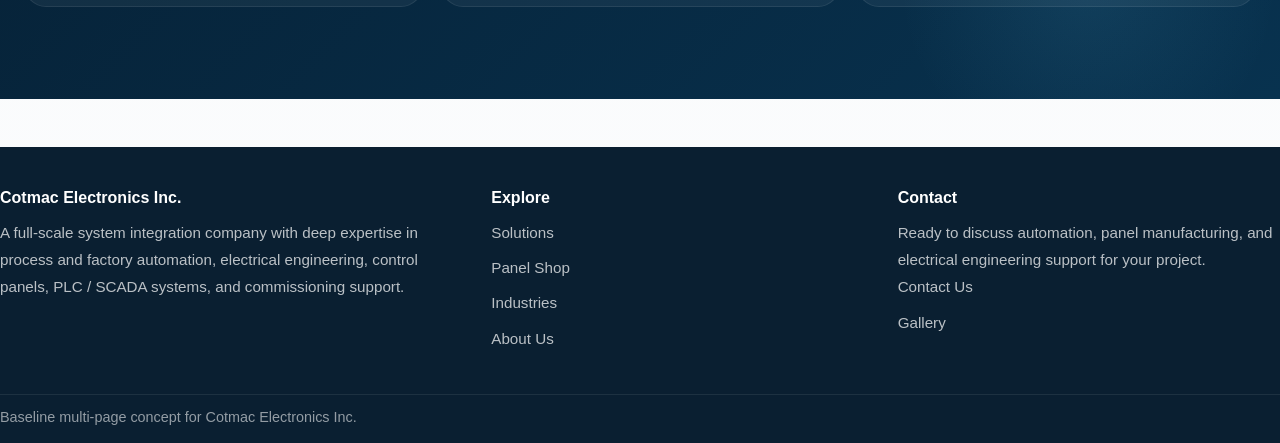
==== commit 224fc205: "Adjust header logo scaling" ====
--- a/index.html
+++ b/index.html
@@ -11,7 +11,7 @@
     <!-- COMPONENT: site-header -->
     <header class="site-header" data-site-header>
       <div class="container header-inner">
-        <a class="brand-mark" href="index.html" aria-label="Cotmac Electronics Inc. home"><img class="brand-logo" src="assets/images/cotmac-logo.png" alt="Cotmac logo" /></a>
+        <a class="brand-mark" href="index.html" aria-label="Cotmac Electronics Inc. home"><img class="brand-logo" src="assets/images/cotmac-logo-header.png" alt="Cotmac logo" /></a>
 
         <button class="nav-toggle" data-nav-toggle aria-label="Toggle navigation"><span></span></button>
 
@@ -234,3 +234,4 @@
 </body>
 </html>
 
+
--- a/assets/css/site.css
+++ b/assets/css/site.css
@@ -108,16 +108,14 @@
   display: flex; align-items: center; justify-content: space-between; gap: 24px;
 }
 .brand-mark {
-  display: inline-flex; align-items: center; justify-content: center; min-width: 220px; min-height: 62px;
-  border-radius: 14px; overflow: hidden; padding: 0; background: rgba(255,255,255,.04);
-  box-shadow: 0 10px 20px rgba(0,0,0,.08);
+  display: inline-flex; align-items: center; justify-content: center; min-width: 190px;
+  border-radius: 0; overflow: visible; padding: 0; background: transparent;
+  box-shadow: none;
 }
 .brand-logo {
   display: block;
-  width: clamp(180px, 18vw, 240px);
-  height: 62px;
-  object-fit: cover;
-  object-position: center top;
+  width: clamp(180px, 18vw, 250px);
+  height: auto;
 }
 .site-nav { margin-left: auto; }
 .nav-list {
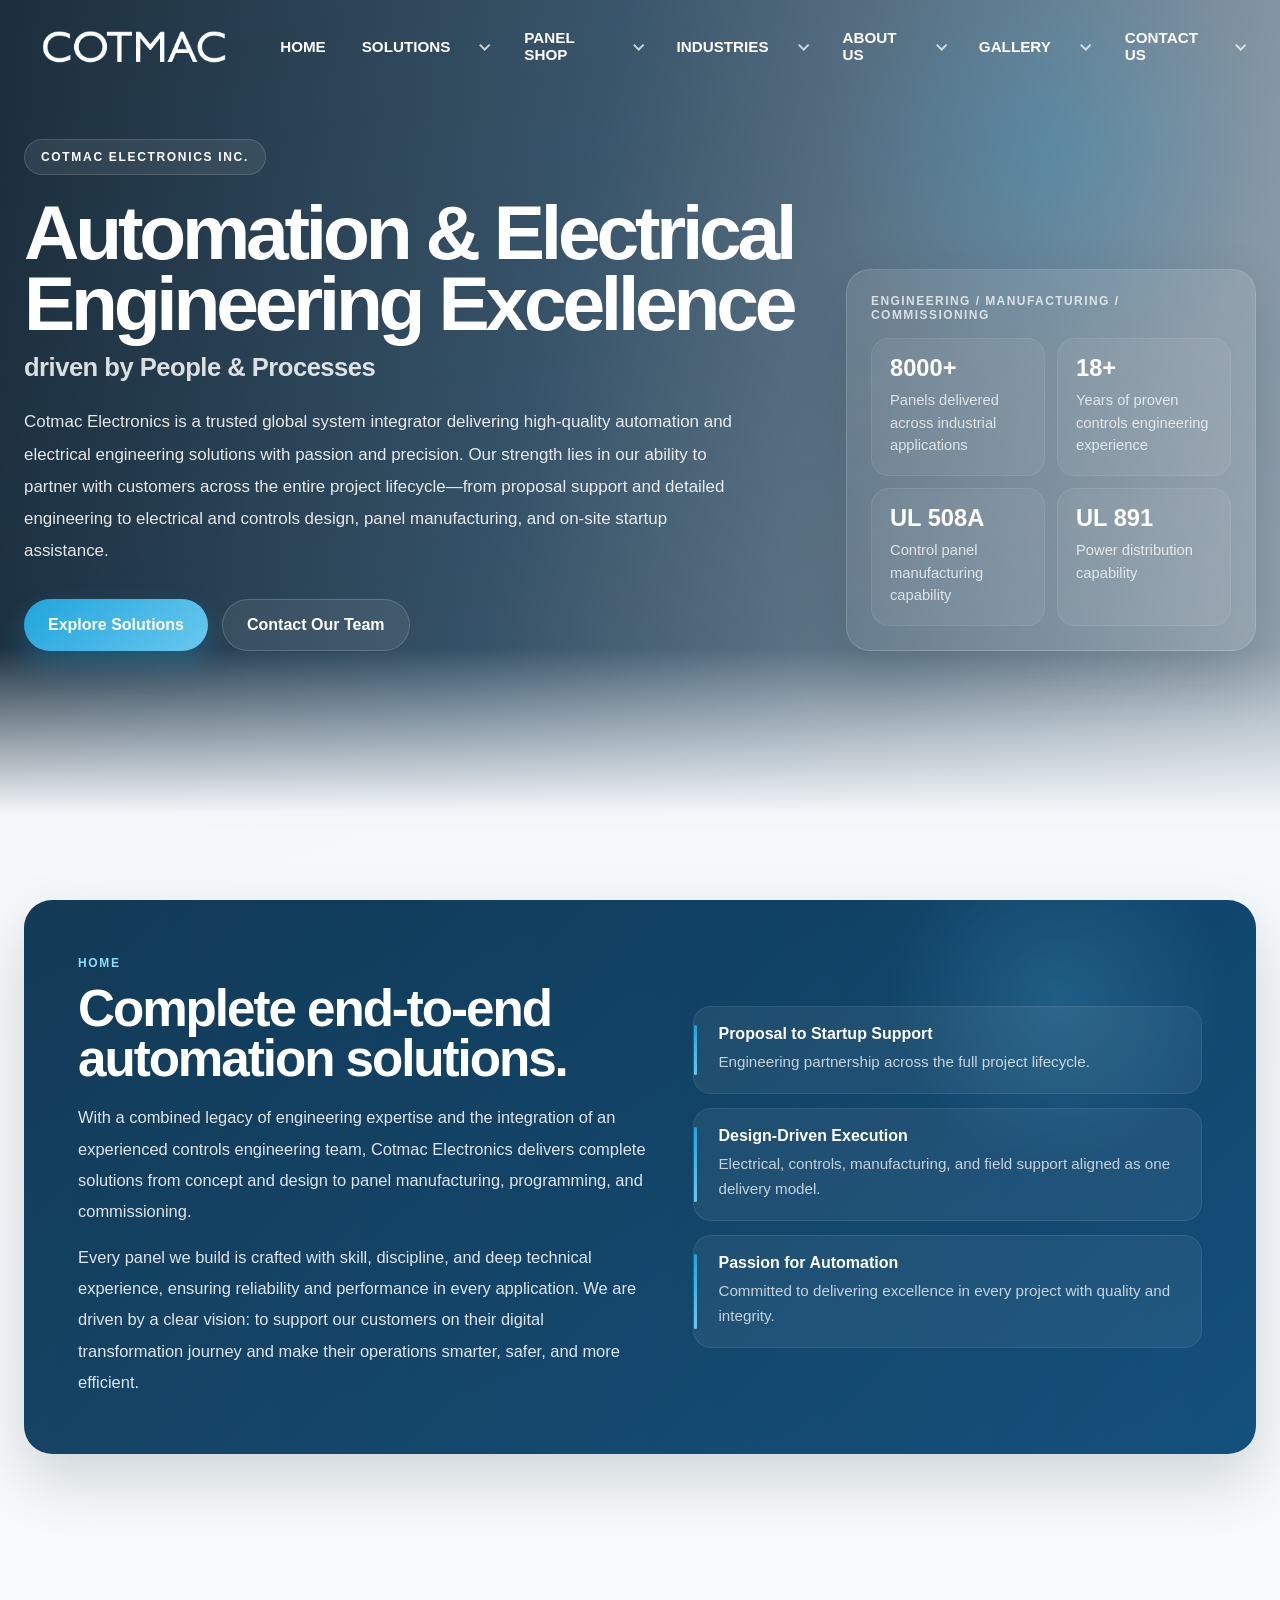
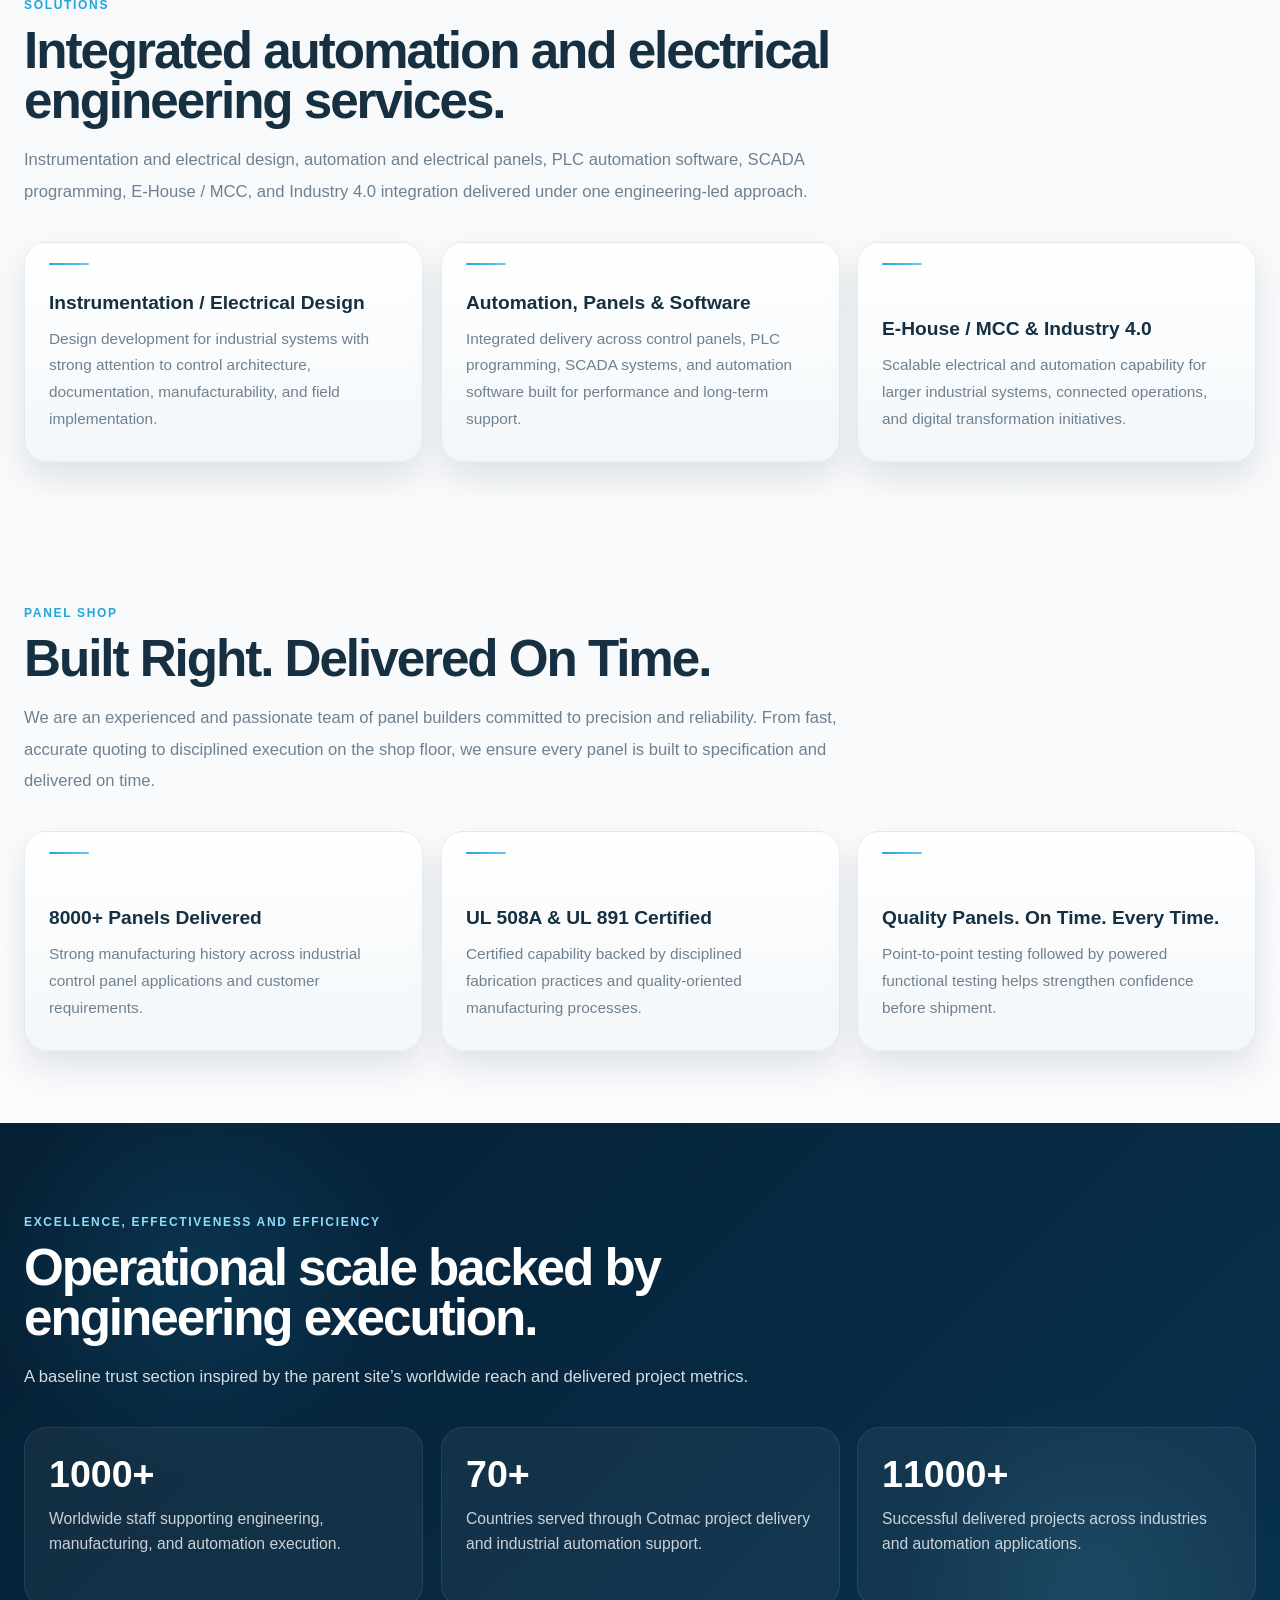
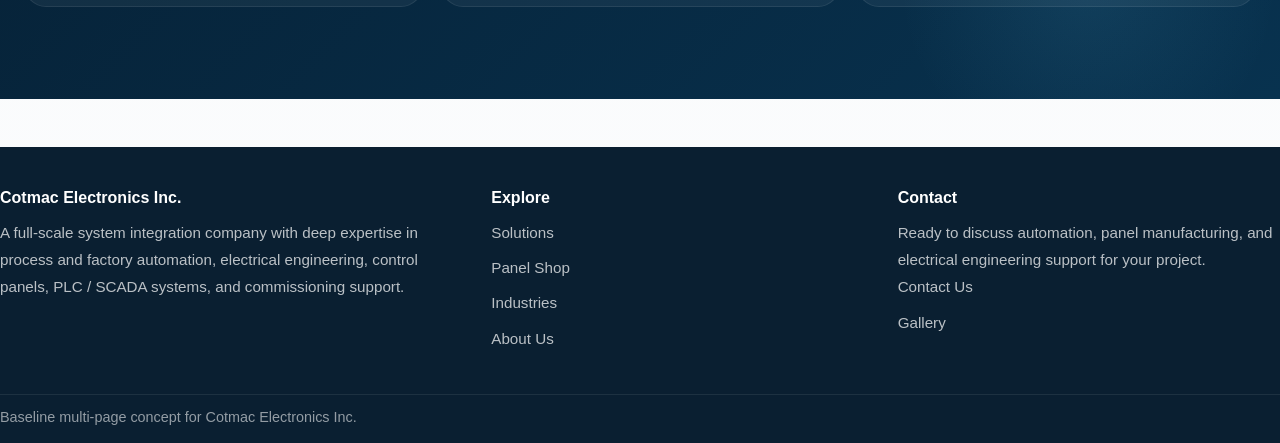
==== commit 40508df2: "Use transparent Cotmac logo in header" ====
--- a/index.html
+++ b/index.html
@@ -11,7 +11,7 @@
     <!-- COMPONENT: site-header -->
     <header class="site-header" data-site-header>
       <div class="container header-inner">
-        <a class="brand-mark" href="index.html" aria-label="Cotmac Electronics Inc. home"><img class="brand-logo" src="assets/images/cotmac-logo-header.png" alt="Cotmac logo" /></a>
+        <a class="brand-mark" href="index.html" aria-label="Cotmac Electronics Inc. home"><img class="brand-logo" src="assets/images/cotmac-logo-clean.png" alt="Cotmac logo" /></a>
 
         <button class="nav-toggle" data-nav-toggle aria-label="Toggle navigation"><span></span></button>
 
@@ -235,3 +235,5 @@
 </html>
 
 
+
+
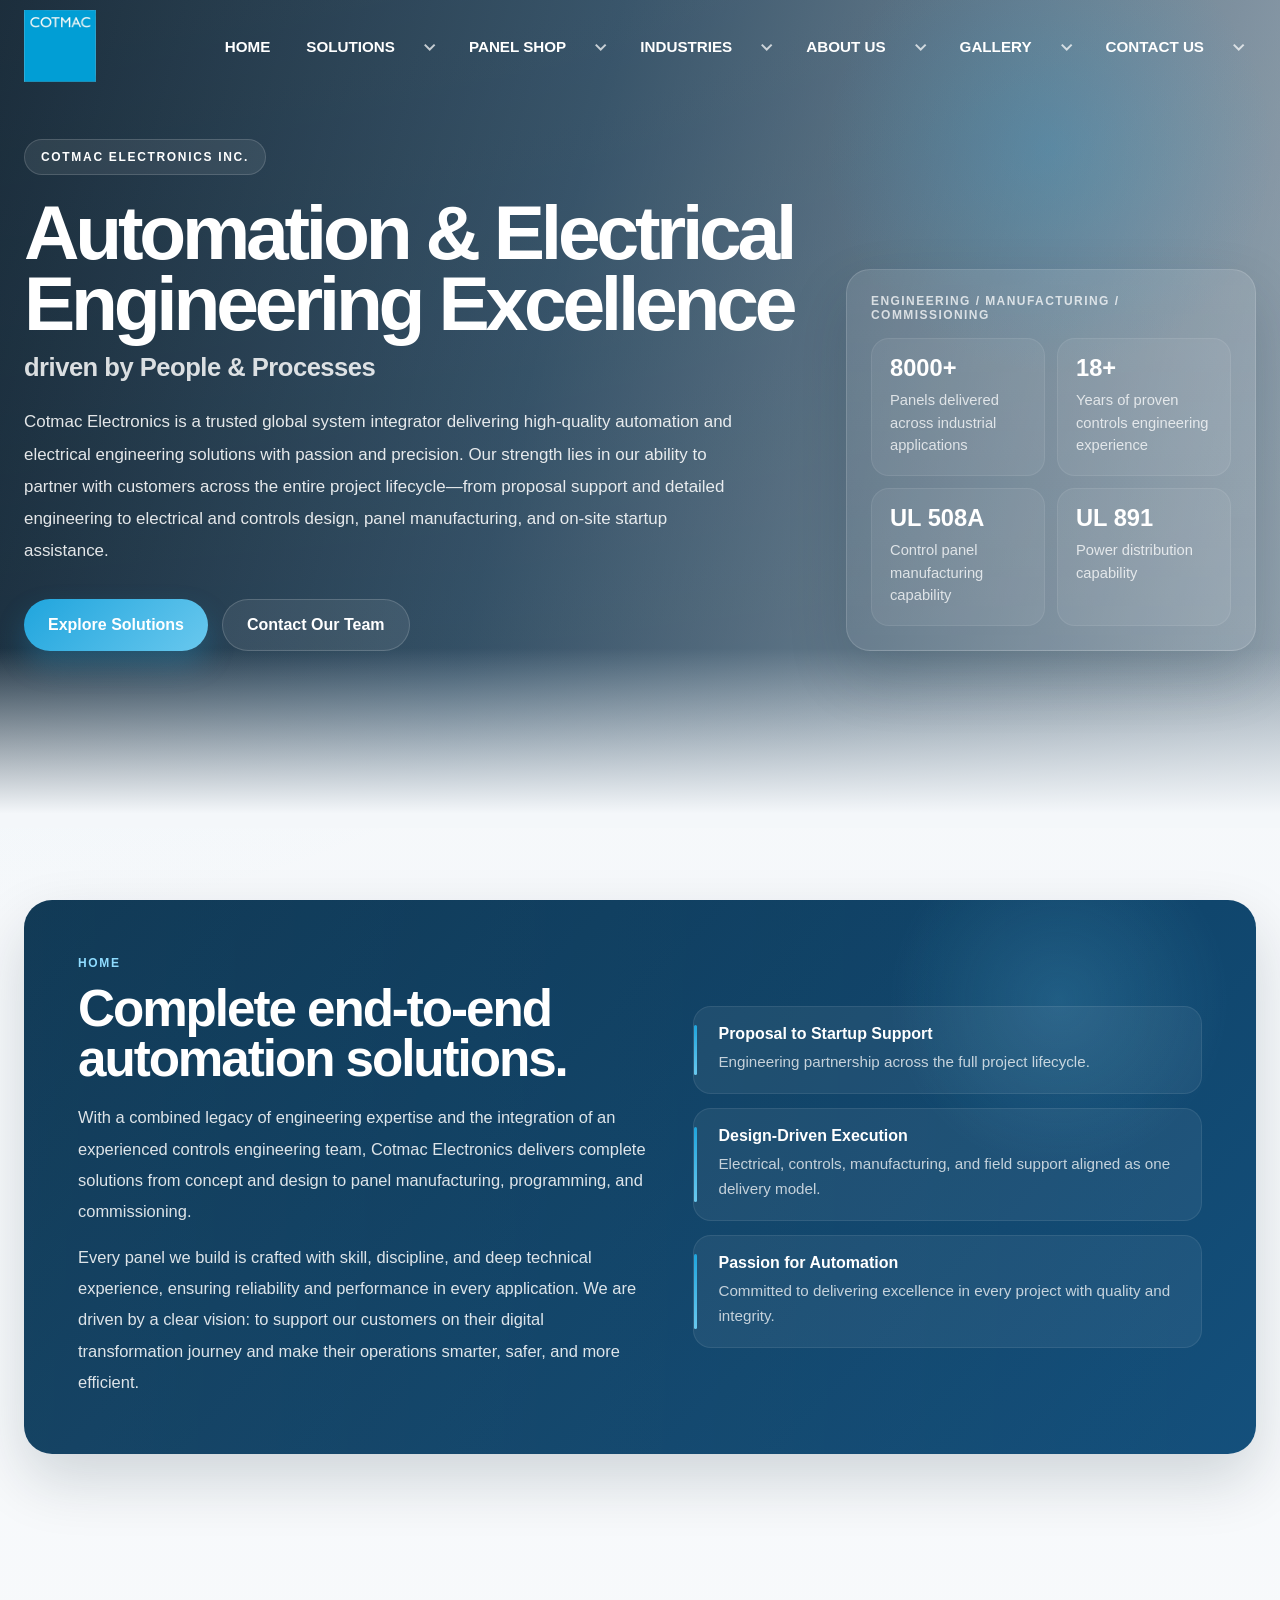
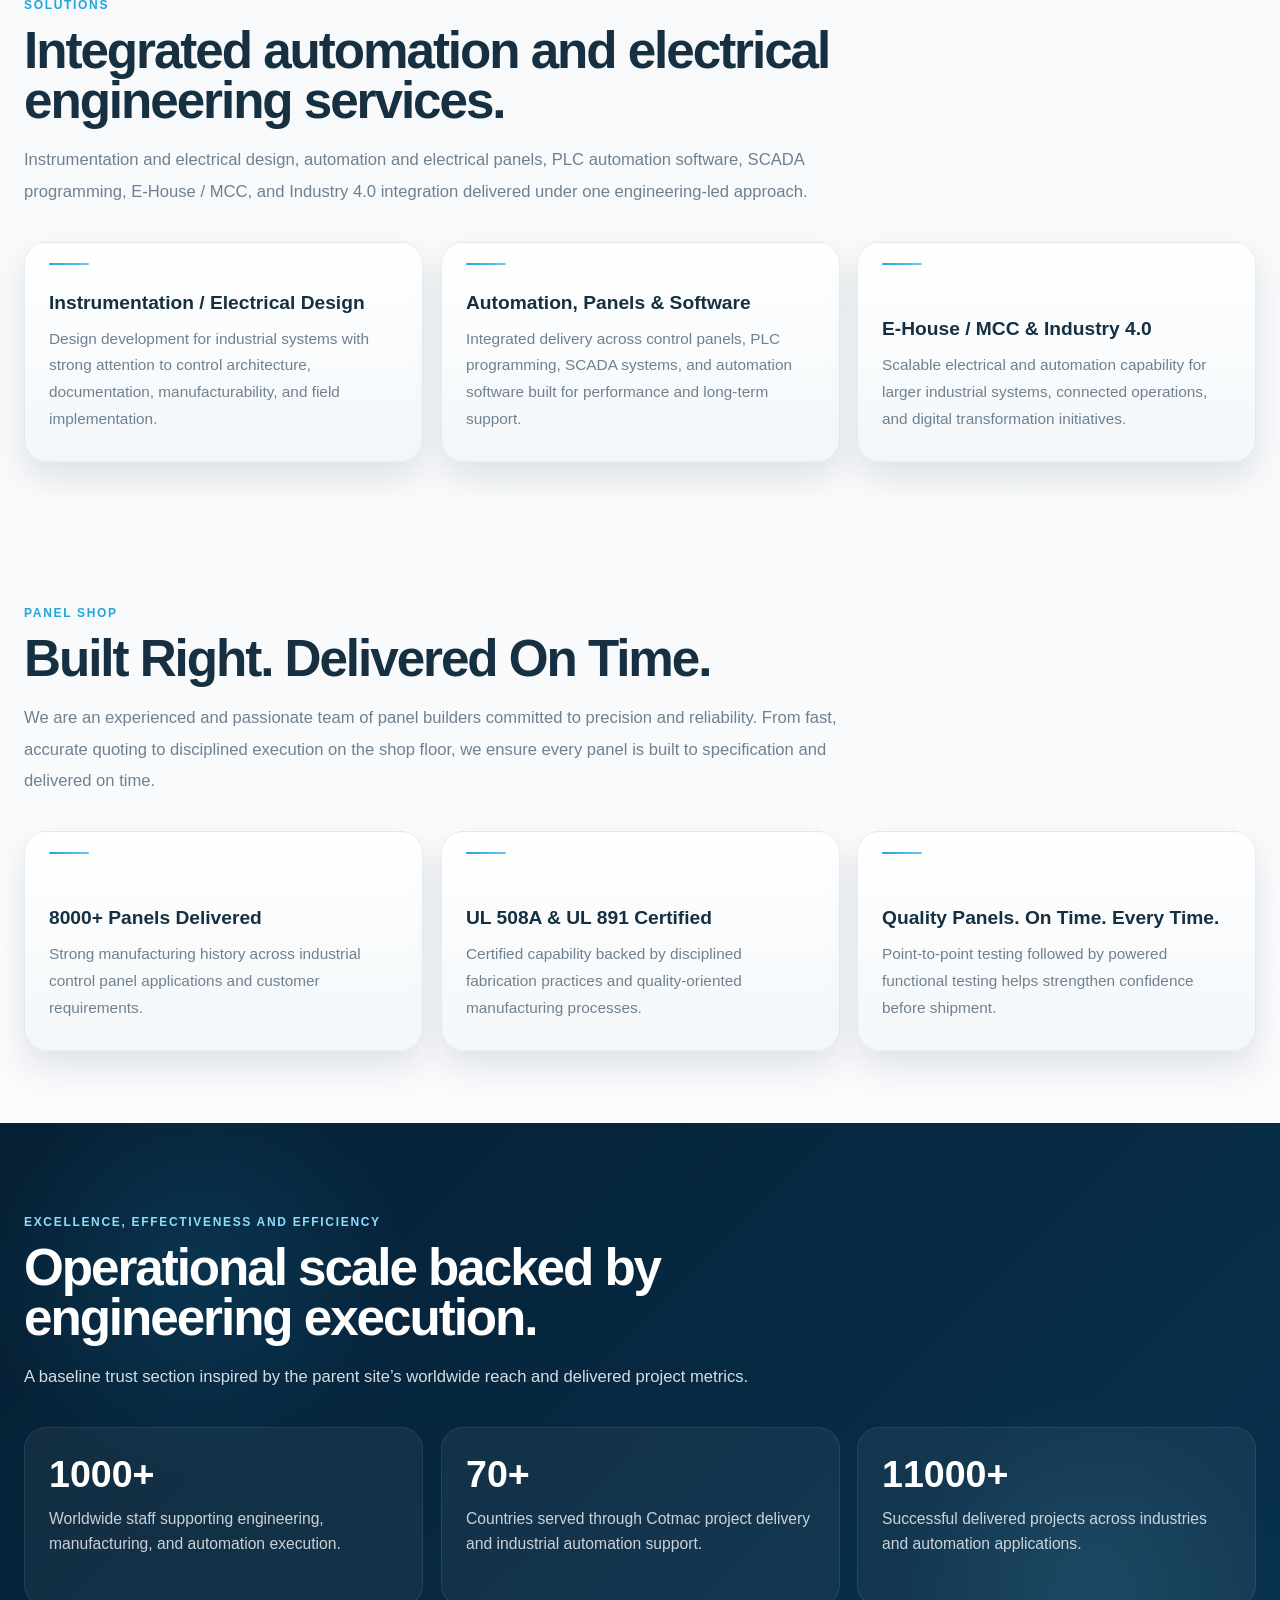
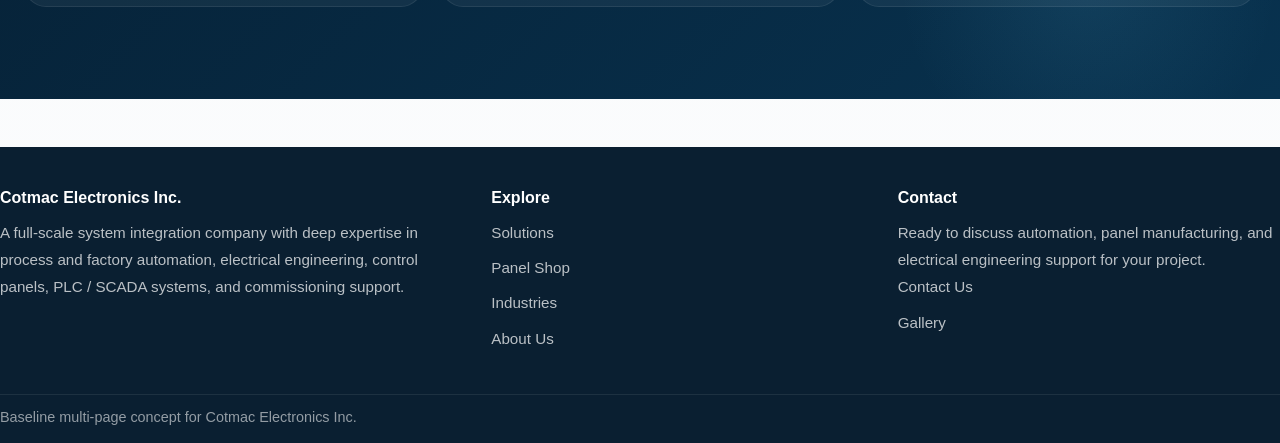
==== commit e8138eb0: "Match header logo to official square mark" ====
--- a/index.html
+++ b/index.html
@@ -11,7 +11,7 @@
     <!-- COMPONENT: site-header -->
     <header class="site-header" data-site-header>
       <div class="container header-inner">
-        <a class="brand-mark" href="index.html" aria-label="Cotmac Electronics Inc. home"><img class="brand-logo" src="assets/images/cotmac-logo-clean.png" alt="Cotmac logo" /></a>
+        <a class="brand-mark" href="index.html" aria-label="Cotmac Electronics Inc. home"><img class="brand-logo" src="assets/images/cotmac-logo-square.png" alt="Cotmac logo" /></a>
 
         <button class="nav-toggle" data-nav-toggle aria-label="Toggle navigation"><span></span></button>
 
--- a/assets/css/site.css
+++ b/assets/css/site.css
@@ -108,15 +108,20 @@
   display: flex; align-items: center; justify-content: space-between; gap: 24px;
 }
 .brand-mark {
-  display: inline-flex; align-items: center; justify-content: center; min-width: 190px;
+  display: inline-flex; align-items: center; justify-content: center;
+  width: clamp(62px, 5.6vw, 76px); min-width: 0; flex: 0 0 auto;
   border-radius: 0; overflow: visible; padding: 0; background: transparent;
   box-shadow: none;
+  transition: transform .28s var(--ease);
 }
 .brand-logo {
   display: block;
-  width: clamp(180px, 18vw, 250px);
+  width: 100%;
   height: auto;
-}
+  aspect-ratio: 1 / 1;
+  object-fit: contain;
+}
+.brand-mark:hover { transform: translateY(-1px); }
 .site-nav { margin-left: auto; }
 .nav-list {
   list-style: none; display: flex; gap: 8px; align-items: center; margin: 0; padding: 0;
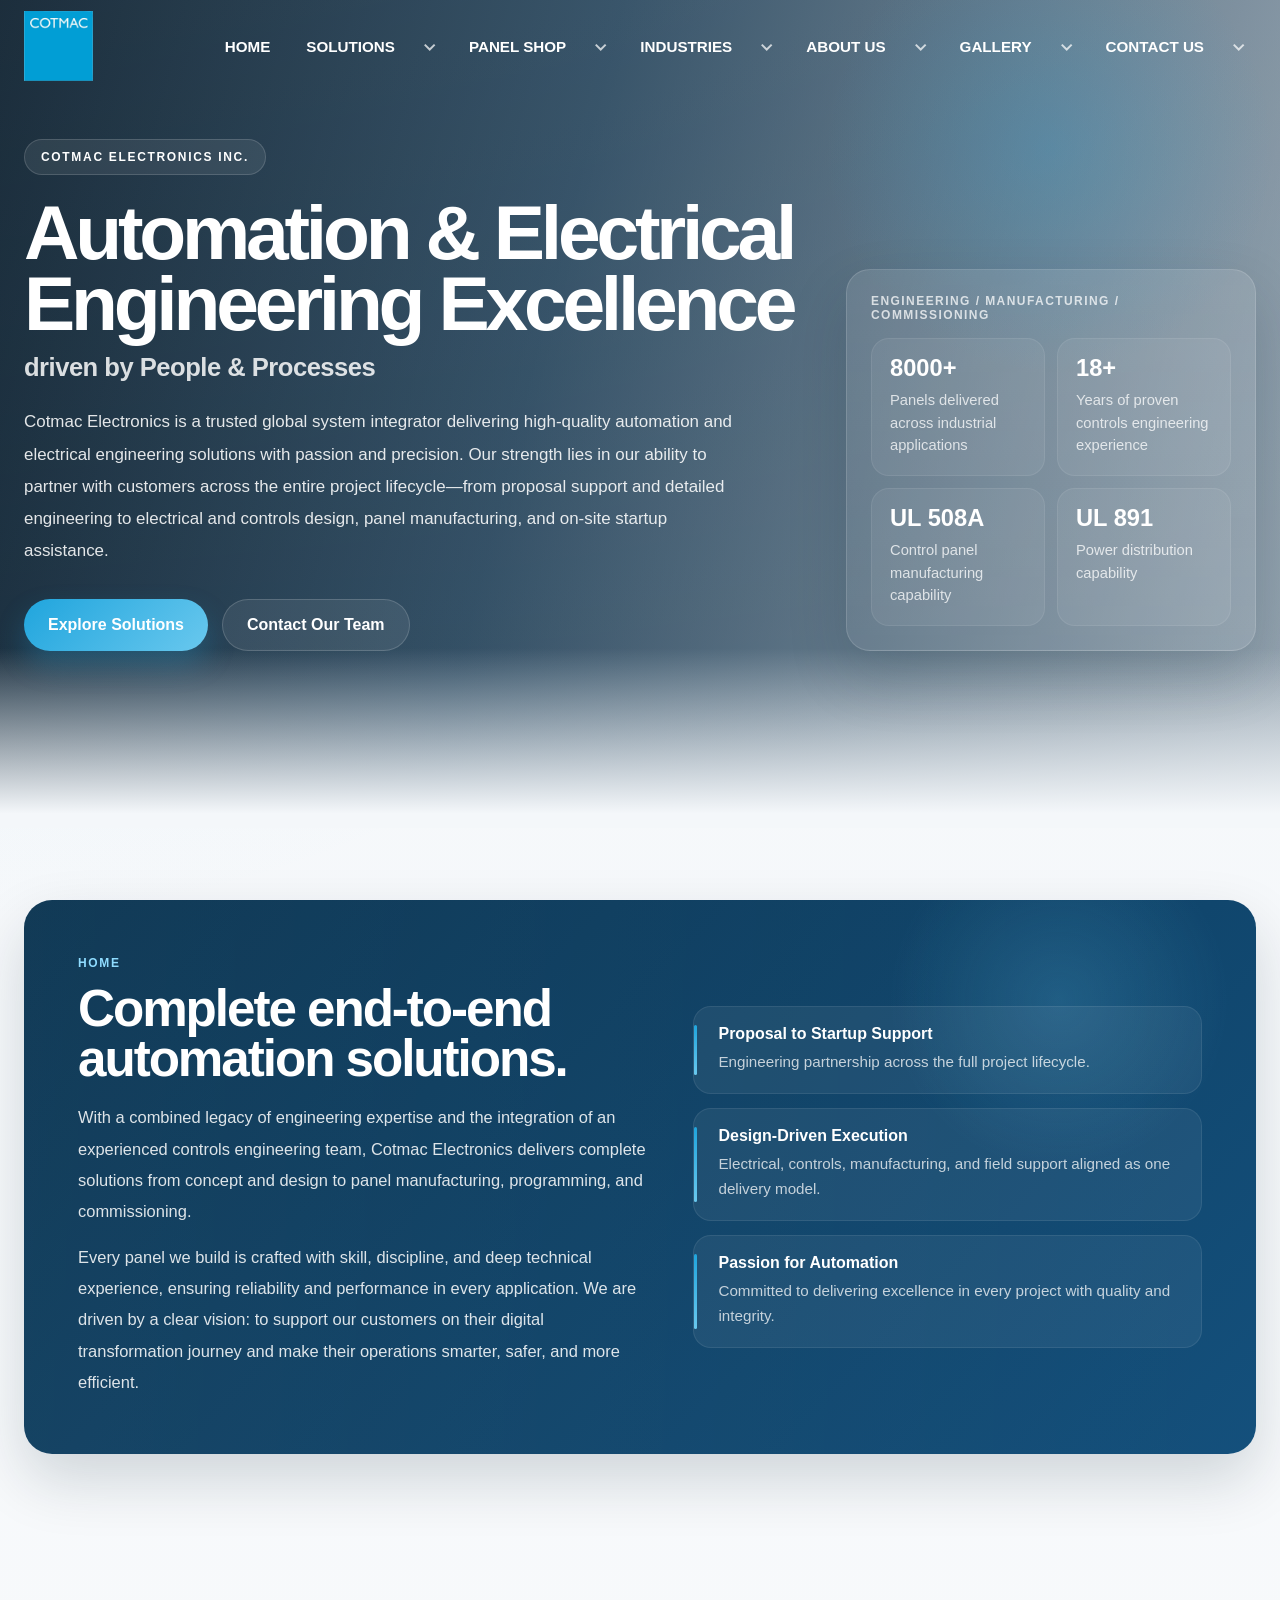
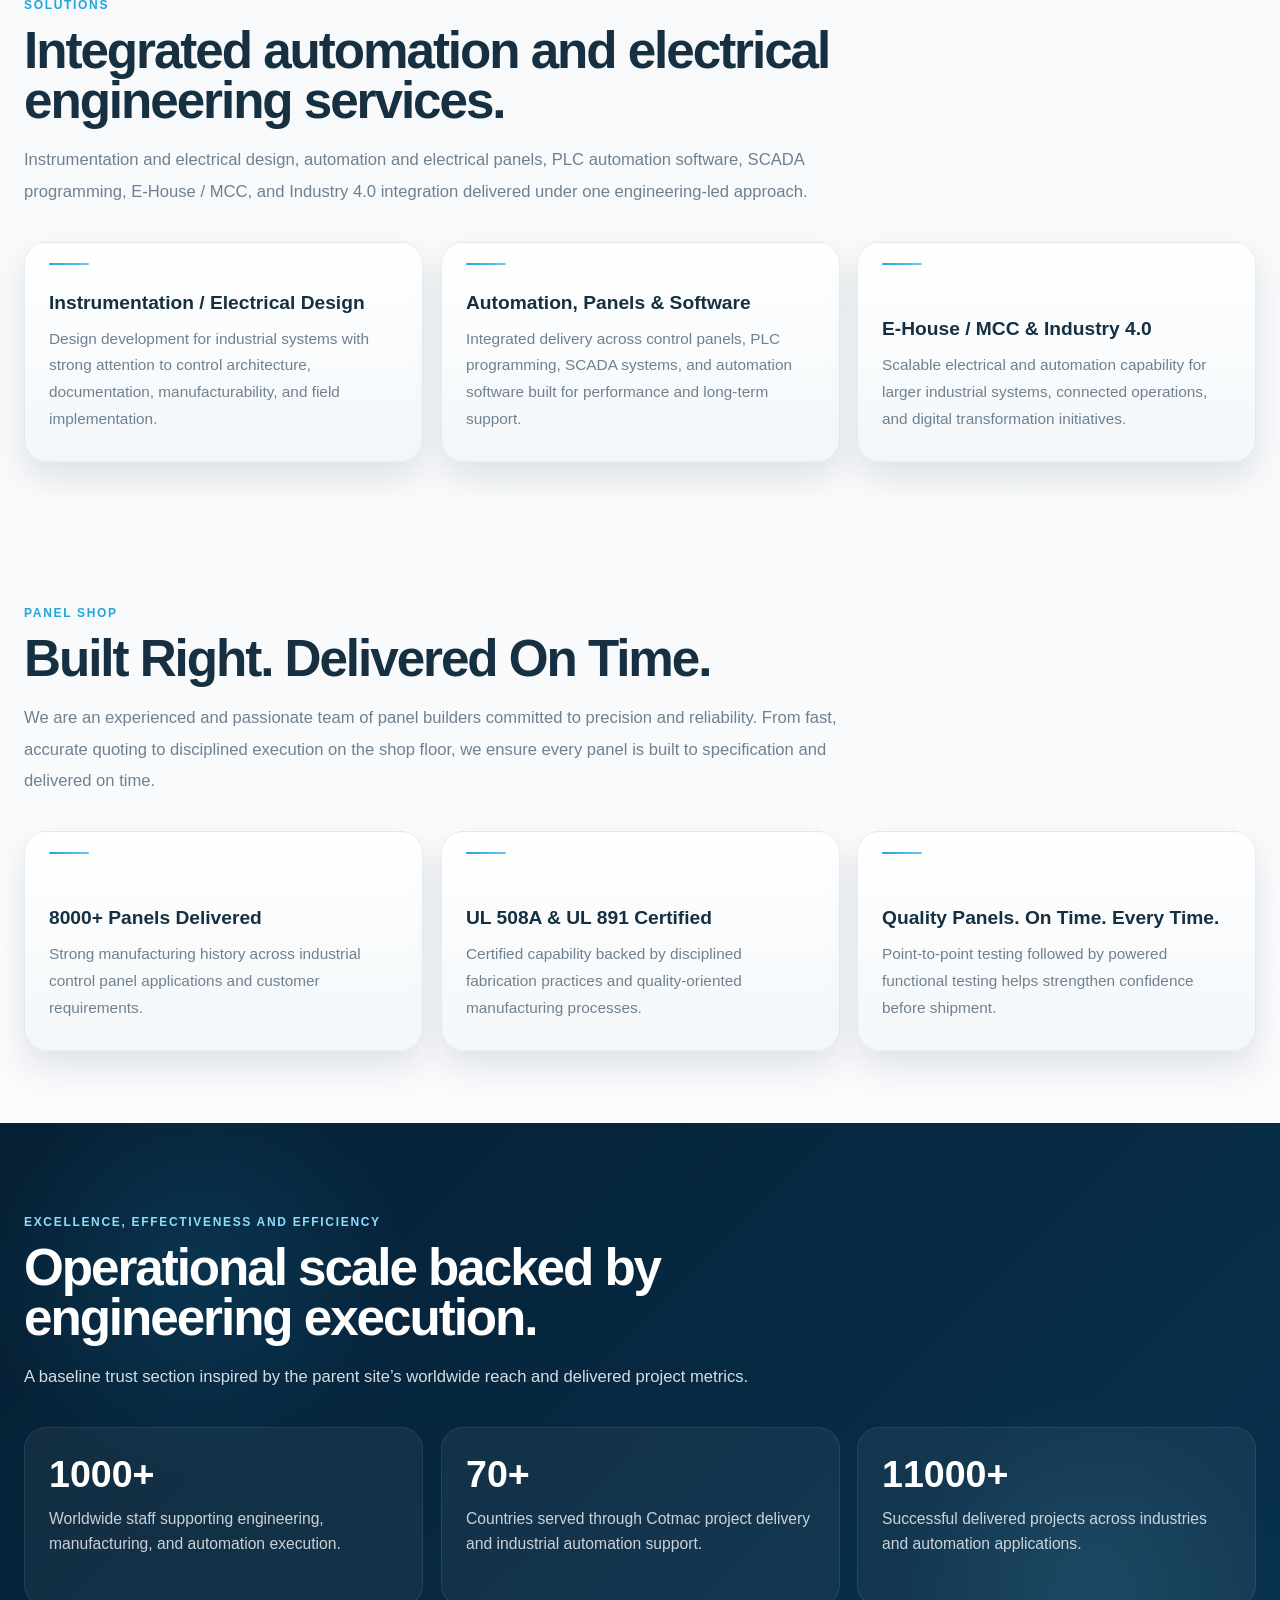
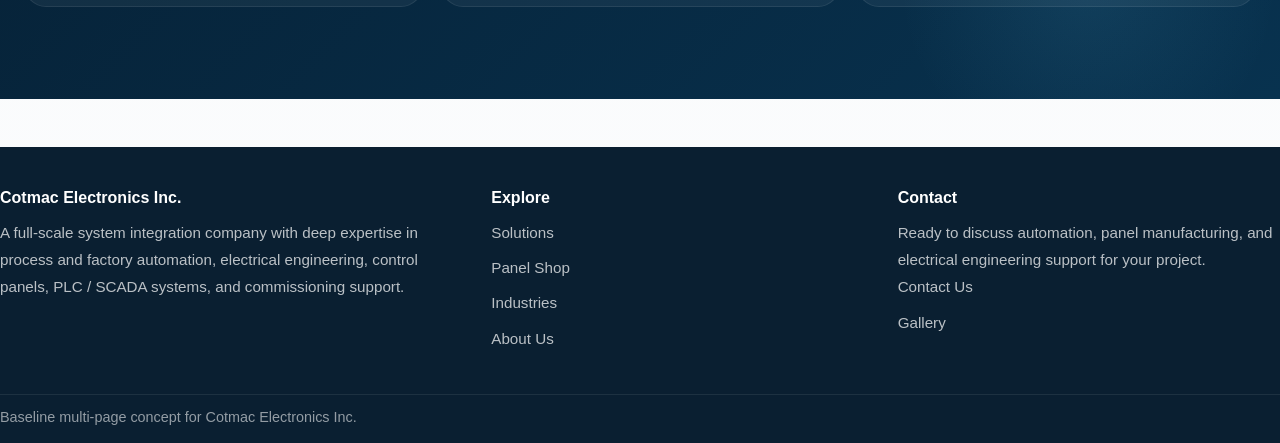
==== commit db74a7ab: "Preserve Cotmac logo proportions" ====
--- a/index.html
+++ b/index.html
@@ -4,7 +4,7 @@
   <meta charset="UTF-8" />
   <meta name="viewport" content="width=device-width, initial-scale=1.0" />
   <title>Cotmac Electronics Inc. | Home</title>
-  <link rel="stylesheet" href="assets/css/site.css" />
+  <link rel="stylesheet" href="assets/css/site.css?v=20260415-logo-proportions" />
 </head>
 <body>
   <div class="page-shell">
--- a/assets/css/site.css
+++ b/assets/css/site.css
@@ -109,16 +109,16 @@
 }
 .brand-mark {
   display: inline-flex; align-items: center; justify-content: center;
-  width: clamp(62px, 5.6vw, 76px); min-width: 0; flex: 0 0 auto;
+  min-width: 0; flex: 0 0 auto;
   border-radius: 0; overflow: visible; padding: 0; background: transparent;
   box-shadow: none;
   transition: transform .28s var(--ease);
 }
 .brand-logo {
   display: block;
-  width: 100%;
-  height: auto;
-  aspect-ratio: 1 / 1;
+  width: auto;
+  height: clamp(62px, 5.4vw, 72px);
+  max-width: min(22vw, 84px);
   object-fit: contain;
 }
 .brand-mark:hover { transform: translateY(-1px); }
